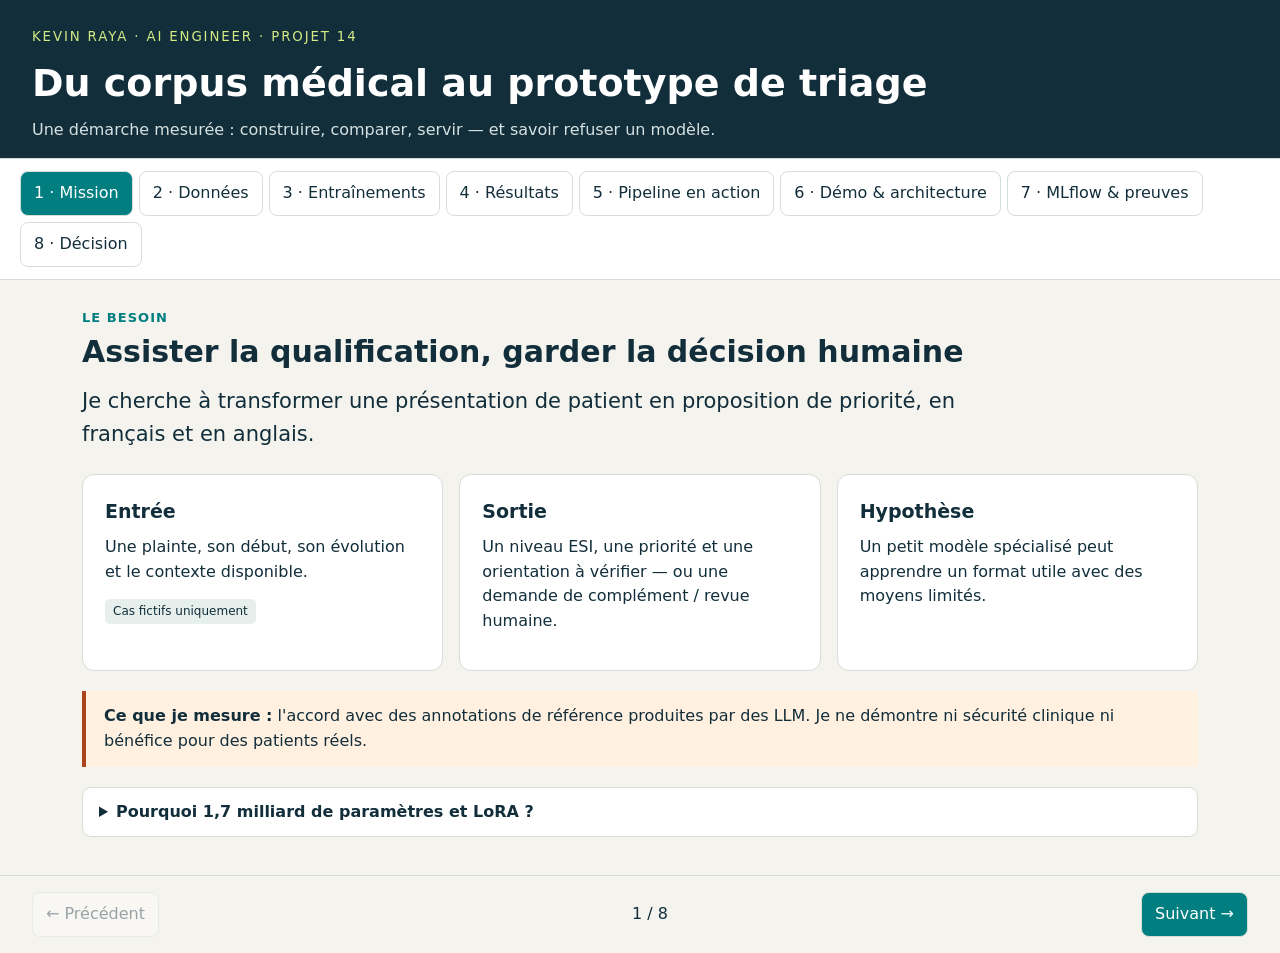
==== output/Page_explicative_projet.html @ aa70df4d "Simplifier le parcours des notebooks et actualiser la remise V2" ====
<!doctype html>
<html lang="fr"><head><meta charset="utf-8"><meta name="viewport" content="width=device-width, initial-scale=1"><title>OCR14 · Du corpus au triage</title>
<style>
:root{--ink:#122e3b;--muted:#566873;--paper:#f4f3ee;--card:#fff;--teal:#007e80;--lime:#d4eb84;--line:#d5deda;--orange:#ab431c}*{box-sizing:border-box}body{margin:0;background:var(--paper);color:var(--ink);font:16px/1.55 system-ui,sans-serif}header{padding:24px 32px 16px;border-bottom:1px solid var(--line);background:var(--ink);color:white}header small{letter-spacing:.14em;text-transform:uppercase;color:var(--lime)}h1{font-size:clamp(24px,3vw,38px);margin:5px 0}header p{margin:0;color:#d5e1e1}nav{display:flex;gap:6px;padding:12px 20px;flex-wrap:wrap;background:#fff;border-bottom:1px solid var(--line)}button,select,a.link{font:inherit;border:1px solid var(--line);border-radius:8px;padding:9px 13px;background:white;color:var(--ink);cursor:pointer}button:hover,a.link:hover{border-color:var(--teal)}button[aria-current="step"],button.primary{background:var(--teal);color:#fff}button:disabled{opacity:.4;cursor:default}button:focus-visible,a:focus-visible,select:focus-visible{outline:3px solid #dcaa15;outline-offset:3px}main{max-width:1180px;margin:auto;padding:28px 32px}.panel[hidden]{display:none}h2{font-size:30px;line-height:1.2;margin:6px 0 15px}h3{font-size:19px;margin:0 0 8px}.eyebrow{color:var(--teal);font-weight:700;font-size:13px;letter-spacing:.08em;text-transform:uppercase}.lead{font-size:21px;max-width:900px;margin:8px 0 24px}.grid{display:grid;grid-template-columns:repeat(auto-fit,minmax(240px,1fr));gap:16px}.card{background:var(--card);border:1px solid var(--line);padding:22px;border-radius:12px}.number{font-size:35px;font-weight:750;display:block;color:var(--teal)}p{margin:8px 0 14px}a{color:var(--teal);text-underline-offset:3px}.note{border-left:4px solid var(--teal);background:#e6efeb;padding:13px 18px;margin:20px 0}.warn{border-color:var(--orange);background:#fff0df}.muted,small{color:var(--muted)}header small{color:var(--lime)}.flow{display:flex;gap:8px;align-items:stretch;flex-wrap:wrap;margin:20px 0}.node{background:white;border:2px solid var(--line);padding:16px;border-radius:10px;flex:1;min-width:140px;position:relative}.node:not(:last-child):after{content:'→';position:absolute;right:-14px;top:38%;color:var(--teal);font-weight:bold;z-index:1}.node.active{border-color:var(--teal);background:#e1f0ec;box-shadow:0 0 0 3px #007e8012}.node.active:before{content:'';width:9px;height:9px;border-radius:50%;background:var(--teal);position:absolute;top:7px;right:8px;animation:pulse 1s infinite}@keyframes pulse{50%{opacity:.25}}.controls{display:flex;align-items:center;gap:10px;flex-wrap:wrap;margin:14px 0}.tablewrap{overflow-x:auto}table{border-collapse:collapse;background:white;width:100%;font-size:14px}th,td{text-align:left;border-bottom:1px solid var(--line);padding:10px 12px}th{background:#e9efeb}td:not(:first-child){font-variant-numeric:tabular-nums}details{background:white;border:1px solid var(--line);border-radius:9px;padding:12px 16px;margin:10px 0}summary{cursor:pointer;font-weight:650}code{background:#e8ece9;border-radius:4px;padding:2px 5px;font-size:13px}pre{white-space:pre-wrap;overflow-wrap:anywhere;background:var(--ink);color:#e2f0eb;padding:16px;border-radius:10px;font-size:13px}footer{border-top:1px solid var(--line);padding:16px 32px;display:flex;justify-content:space-between;align-items:center;gap:15px}.chart{background:white;padding:18px;border:1px solid var(--line);border-radius:10px}.barrow{display:grid;grid-template-columns:minmax(170px,1fr) 2fr 60px;align-items:center;gap:12px;margin:13px 0}.track{background:#e7eeeb;height:17px;border-radius:4px}.bar{height:100%;background:var(--teal);border-radius:4px}.links{display:flex;flex-wrap:wrap;gap:9px;margin:15px 0}.link{text-decoration:none;display:inline-block}.tag{display:inline-block;padding:3px 8px;border-radius:5px;background:#e6efeb;font-size:12px}.timeline{border-left:3px solid var(--teal);padding-left:20px}.timeline p{margin-bottom:20px}.split{display:grid;grid-template-columns:1fr 1fr;gap:20px}svg{width:100%;height:auto}#step-description{min-height:155px}.print{margin-left:auto}@media(max-width:650px){main{padding:20px 16px}header{padding:20px 16px}.split{grid-template-columns:1fr}.barrow{grid-template-columns:130px 1fr 45px}h2{font-size:26px}.node{min-width:42%}footer{padding:14px}}@media(prefers-reduced-motion:reduce){*{animation:none!important}}@media print{nav,footer,.controls,.print{display:none}.panel[hidden]{display:block}.panel{break-before:page}header{background:white;color:var(--ink)}header p{color:var(--ink)}main{padding:0}.card,details{break-inside:avoid}details>*{display:block}body{font-size:11pt;background:white}}
</style></head><body>
<header><small>Kevin Raya · AI Engineer · Projet 14</small><h1>Du corpus médical au prototype de triage</h1><p>Une démarche mesurée : construire, comparer, servir — et savoir refuser un modèle.</p></header>
<nav aria-label="Fonctionnement du projet" id="navigation"></nav>
<main>
<section class="panel" data-title="1 · Mission">
<div class="eyebrow">Le besoin</div><h2>Assister la qualification, garder la décision humaine</h2>
<p class="lead">Je cherche à transformer une présentation de patient en proposition de priorité, en français et en anglais.</p>
<div class="grid"><article class="card"><h3>Entrée</h3><p>Une plainte, son début, son évolution et le contexte disponible.</p><span class="tag">Cas fictifs uniquement</span></article><article class="card"><h3>Sortie</h3><p>Un niveau ESI, une priorité et une orientation à vérifier — ou une demande de complément / revue humaine.</p></article><article class="card"><h3>Hypothèse</h3><p>Un petit modèle spécialisé peut apprendre un format utile avec des moyens limités.</p></article></div>
<div class="note warn"><strong>Ce que je mesure :</strong> l'accord avec des annotations de référence produites par des LLM. Je ne démontre ni sécurité clinique ni bénéfice pour des patients réels.</div>
<details><summary>Pourquoi 1,7 milliard de paramètres et LoRA ?</summary><p>Je pars de Qwen3-1.7B-Base, conformément au socle retenu pour le projet. LoRA ajoute environ 17,43 millions de paramètres entraînables (environ 1 %), avec le socle gelé. Je réduis le coût d'adaptation et peux comparer des adaptateurs distincts.</p></details>
</section>
<section class="panel" data-title="2 · Données" hidden>
<div class="eyebrow">De l'exploration au dataset</div><h2>Je sépare connaissance médicale et décision de triage</h2>
<div class="tablewrap"><table><thead><tr><th>Source observée</th><th>Format</th><th>Usage retenu après exploration</th><th>Licence constatée</th></tr></thead><tbody><tr><td>MediQAl · FR</td><td>Cas, QCM/QCU, réponses ouvertes</td><td>QA ; cas candidats au triage</td><td>CC BY 4.0</td></tr><tr><td>FrenchMedMCQA · FR</td><td>QCM courts</td><td>Exploration, exclu du corpus final</td><td>Non renseignée</td></tr><tr><td>MedQuAD · EN</td><td>Questions / réponses</td><td>QA générale</td><td>Non renseignée</td></tr><tr><td>UltraMedical-Preference · EN</td><td>Prompts + réponses préférée/rejetée</td><td>Cas de triage ; pilote DPO généraliste</td><td>MIT</td></tr></tbody></table></div>
<div class="flow"><div class="node"><strong>Explorer</strong><br>Champs, langue, longueur, doublons</div><div class="node"><strong>Qualifier</strong><br>Cas exploitable à l'accueil ?</div><div class="node"><strong>Annoter</strong><br>Codex + Claude + Mistral</div><div class="node"><strong>Retenir</strong><br>Accord de 2 sur 3 ; traduire</div><div class="node"><strong>Séparer</strong><br>Un même cas dans un seul split</div></div>
<div class="grid"><div class="card"><span class="number">4 974</span>Entrées finales après contrôle des fuites, pour une cible d'environ 5 000.</div><div class="card"><span class="number">2 622 / 2 352</span>QA / triage conservés dans les partitions finales v3.</div><div class="card"><span class="number">50 / 50</span>Français / anglais. Les traductions ne sont pas de nouveaux cas indépendants.</div></div>
<details><summary>Splits, consensus et droits d'utilisation</summary><p>QA : 2 098 train, 262 validation, 262 test. Triage : 1 888 train, 238 validation, 226 test. Avant le contrôle des fuites, le triage comprenait 2 378 entrées issues de 1 189 cas (700 MediQAl et 489 UltraMedical).</p><p>Je garde l'accord sur la qualification, l'ESI exact et la priorité. L'accord majoritaire produit des labels <em>silver</em>, pas une expertise médicale. Je garde les variantes bilingues d'un cas dans la même partition. Une licence non renseignée ne vaut pas autorisation de redistribution publique : les restrictions et les provenances restent documentées.</p></details>
</section>
<section class="panel" data-title="3 · Entraînements" hidden>
<div class="eyebrow">Hypothèses et essais</div><h2>Le bon compromis vient du mélange des tâches</h2>
<div class="timeline"><p><strong>1. Socle → QA → triage.</strong> J'adapte successivement les connaissances puis le classement. Le triage progresse, mais la QA s'effondre : oubli de la première tâche.</p><p><strong>2. Socle → SFT mixte.</strong> Je mélange QA et triage dès le début : trois époques, nouveau LoRA, checkpoint à chaque époque. Le QA revient et la macro-F1 de priorité progresse légèrement.</p><p><strong>3. Époque 3 → époque 10.</strong> Je reprends les poids avec un taux plus faible et un nouvel optimiseur/calendrier. Aucun checkpoint ne domine sur toutes les métriques ; prolonger n'est pas automatiquement améliorer.</p><p><strong>4. DPO généraliste, puis ciblé.</strong> J'apprends à préférer une réponse à une autre pour le même prompt. Les deux essais ne donnent pas le gain de triage recherché.</p></div>
<div class="grid"><div class="card"><h3>SFT</h3><p>Je maximise la probabilité des tokens de la réponse attendue. Seule la réponse assistant contribue à la loss.</p><code>prompt → réponse de référence</code></div><div class="card"><h3>DPO</h3><p>Je favorise la réponse choisie par rapport à la rejetée, relativement à un modèle de référence gelé. Une loss DPO plus basse ne garantit pas un meilleur triage.</p><code>prompt → chosen / rejected</code></div><div class="card"><h3>Configuration</h3><p>LoRA r=16, α=32 ; BF16 ; batch effectif 16. SFT mixte : 10⁻⁴, 20 pas de warmup, décroissance cosinus. Poursuite : 2×10⁻⁵.</p></div></div>
<details><summary>Pourquoi conserver le format, les poids et le tokenizer ?</summary><p>Le template sans réflexion, l'EOS natif et les tokens réellement supervisés ont été corrigés avant les comparaisons v3. Une sortie mal formatée peut donner un mauvais score sans mesurer uniquement la connaissance médicale. Je fige révision du socle, SHA de l'adaptateur, données et paramètres de génération.</p></details>
</section>
<section class="panel" data-title="4 · Résultats" hidden>
<div class="eyebrow">Comparer les capacités séparément</div><h2>Je choisis un compromis, pas la meilleure loss</h2>
<div class="controls"><label>Expérience <select id="group"><option value="choix">Successif et mixte</option><option value="mixte">SFT · époques 1 à 3</option><option value="poursuite">Poursuite · époques 4 à 10</option><option value="dpo_cible">DPO ciblé · comparaison contrôlée</option></select></label><label>Métrique <select id="metric"><option value="rappel_maximale">Rappel des urgences maximales ↑</option><option value="macro_f1_priorite">Macro-F1 priorité ↑</option><option value="accuracy_qcm">Accuracy QCM ↑</option><option value="f1_lexical">F1 lexical QA ↑</option><option value="taux_sur_triage">Taux de sur-triage ↓</option><option value="coherence_bilingue">Cohérence bilingue ↑</option></select></label></div>
<div class="chart" id="bars" aria-live="polite"></div><div class="tablewrap" id="scores"></div>
<p class="muted">Validation : 262 QA + 238 entrées de triage, dont 100 de priorité maximale. Les 238 entrées représentent 119 paires FR/EN. Les pourcentages ne sont pas des preuves de sécurité.</p>
<div class="note" id="interpretation"></div>
<details><summary>Définitions et limites des métriques</summary><p><strong>Rappel urgent :</strong> urgences maximales retrouvées / urgences maximales de référence. <strong>Macro-F1 :</strong> moyenne des F1 par priorité, sans laisser la classe majoritaire dominer. <strong>Sur-triage :</strong> ESI prédit plus urgent que la référence / ensemble des entrées. <strong>F1 lexical :</strong> recouvrement des mots avec la réponse attendue, pas vérification clinique.</p><p>La QA de validation associe 131 QCM français et 131 questions ouvertes anglaises : langue et type de tâche sont confondus. Je ne conclus pas à une supériorité linguistique. Le test historique a déjà été consulté ; les nouvelles variantes demandent une confirmation sur de nouveaux cas indépendants.</p></details>
</section>
<section class="panel" data-title="5 · Pipeline en action" hidden>
<div class="eyebrow">Du clic à la réponse</div><h2>Le script collecte ; le modèle propose ; le code contrôle</h2>
<div class="controls"><label>Parcours <select id="scenario"><option value="space">Space · questionnaire guidé</option><option value="api">API · cas complet vers vLLM</option><option value="auth">API · clé absente</option><option value="invalid">API · entrée invalide</option><option value="format">Modèle · sortie incohérente</option></select></label><button id="back-step">← Étape</button><button id="next-step" class="primary">Étape →</button><span id="step-counter"></span></div>
<div class="flow" id="pipeline"><div class="node">1 · Saisie</div><div class="node">2 · Validation / collecte</div><div class="node">3 · Inférence</div><div class="node">4 · Contrôle</div><div class="node">5 · Trace / affichage</div></div>
<div class="card" id="step-description" aria-live="polite"></div>
<p class="muted">Animation explicative : aucun appel au modèle et aucune consommation GPU.</p>
<div class="split"><details><summary>Combien de questions ?</summary><p>Le script demande plainte, début, évolution, contexte : quatre réponses. S'il détecte lexicalement douleur/pain dans la plainte, il ajoute le retentissement : cinq réponses. Ce détecteur ne comprend pas la négation. En mode « Cas complet », un seul envoi déclenche l'inférence. Aucun LangChain, LangGraph ou LLM ne décide de la question suivante.</p></details><details><summary>Les garde-fous sont-ils cliniques ?</summary><p>Non. Pydantic valide la structure ; le parseur exige un ESI, une priorité cohérente, une orientation et une fin de génération correcte. Une réponse bien formée peut rester médicalement fausse. La revue humaine reste nécessaire.</p></details></div>
</section>
<section class="panel" data-title="6 · Démo & architecture" hidden>
<div class="eyebrow">Architecture et vérifications</div><h2>Deux voies d'inférence, des responsabilités explicites</h2>
<div class="grid"><article class="card"><h3>Démo publique</h3><p>Gradio → fonctions Python → Transformers + PEFT sur ZeroGPU → parseur → trace téléchargeable.</p><p><strong>Modèle actuellement servi :</strong> SFT mixte époque 3, depuis le 10 novembre. Le SFT successif v3 l'a précédé ; le DPO ciblé n'est pas déployé.</p></article><article class="card"><h3>Voie API</h3><p>Client HTTP → FastAPI / Pydantic / Bearer → vLLM compatible OpenAI → contrôle → SQLite.</p><p>Vérifiée le 10 novembre en HTTPS public sur une L4 Colab avec le SFT mixte : médiane 1,23 s, huit requêtes simultanées en 1,54 s. Endpoint temporaire, relancé par le notebook 06.</p></article><article class="card"><h3>Livraison</h3><p>GitHub Actions : tests sans GPU → construction Docker → publication contrôlée du Space → vérification de démarrage.</p><p>Socle et adaptateur sont identifiés par révision et empreinte SHA-256.</p></article></div>
<div class="note"><strong>Utilisation :</strong> le formulaire accepte un cas fictif en français ou en anglais, collecte les champs manquants et affiche une proposition avec sa trace JSON. La fluidité de l’interface ne démontre pas la pertinence clinique.</div>
<div class="links"><a class="link" href="https://huggingface.co/spaces/rayakevin/ocr14-triage-fr-en/tree/main" target="_blank" rel="noopener">Code du Space ↗</a><a class="link" href="https://huggingface.co/docs/hub/spaces-zerogpu" target="_blank" rel="noopener">Comment fonctionne ZeroGPU ↗</a><a class="link" href="https://github.com/rayakevin/OCR_PROJET_14/actions" target="_blank" rel="noopener">CI/CD ↗</a><a class="link" href="https://docs.vllm.ai/en/latest/serving/openai_compatible_server/" target="_blank" rel="noopener">Documentation vLLM ↗</a></div>
<details><summary>La mesure de rapidité disponible</summary><p>Trois appels HTTP séquentiels sur A100 40 Go : environ 6,94 s, 0,38 s et 0,51 s ; médiane 0,514 s. Le premier appel inclut un effet de démarrage possible. Trois requêtes ne constituent ni test de charge ni garantie de latence en production.</p></details>
</section>
<section class="panel" data-title="7 · MLflow & preuves" hidden>
<div class="eyebrow">Reproductibilité</div><h2>Je relie une métrique à ses données et à ses poids</h2>
<div class="controls"><label>Courbe archivée <select id="curve"></select></label></div><div class="chart"><svg id="loss-chart" viewBox="0 0 900 250" role="img" aria-label="Courbe de loss enregistrée dans MLflow"></svg><p id="curve-info" class="muted"></p></div>
<p>Cette vue est un export statique des valeurs MLflow, sans prompts ni données individuelles. Pour explorer les runs réels sur un poste disposant des archives locales :</p><pre>.venv/bin/python scripts/ouvrir_mlflow.py --experience dpo-cible</pre>
<div class="links"><a class="link" href="https://huggingface.co/spaces/rayakevin/ocr14-triage-fr-en/resolve/main/output/pdf/rapport_technique_ocr14.pdf" target="_blank" rel="noopener">Rapport technique · PDF ↗</a><a class="link" href="https://huggingface.co/datasets/rayakevin/ocr14-medical-bilingue-v3" target="_blank" rel="noopener">Dataset versionné · privé ↗</a><a class="link" href="https://huggingface.co/rayakevin/ocr14-triage-lora-experiences" target="_blank" rel="noopener">Adaptateurs · privés ↗</a><a class="link" href="http://127.0.0.1:5000" target="_blank" rel="noopener">Ouvrir MLflow local ↗</a><a class="link" href="https://github.com/rayakevin/OCR_PROJET_14" target="_blank" rel="noopener">Dépôt du projet ↗</a></div><p class="muted">Le lien MLflow fonctionne sur le poste où la commande est lancée. Ce n'est pas un serveur public du Space.</p>
<details><summary>Ce que je conserve</summary><p>Partitions et empreintes, protocole et graine, versions du socle et de l'adaptateur, loss/paramètres MLflow, prédictions complètes et métriques recalculables. Les journaux d'API sont distincts du suivi d'entraînement. Les données et poids volumineux sont archivés hors Git.</p></details>
</section>
<section class="panel" data-title="8 · Décision" hidden>
<div class="eyebrow">Résultats et perspectives</div><h2>Une faisabilité technique ; une validation clinique à construire</h2>
<div class="grid"><article class="card"><h3>Ce que je retiens</h3><p>Je retiens et je déploie le SFT mixte époque 3, qui conserve QA et triage. Le SFT successif retrouvait davantage d'urgences sur validation (95 contre 91 sur 100) mais avait perdu la QA.</p></article><article class="card"><h3>Ce que je refuse</h3><p>Le DPO ciblé réduit le sur-triage mais dégrade le rappel urgent et la macro-F1. Je ne le promeus pas. Davantage d'époques n'a pas résolu ce compromis.</p></article><article class="card"><h3>Prochaine étape utile</h3><p>Un jeu indépendant relu par des soignants, une analyse par cas et par langue, puis un éventuel DPO mieux équilibré. Je mesurerais aussi la charge, la disponibilité et les risques d'usage.</p></article></div>
<div class="note warn"><strong>Avant tout usage réel :</strong> validation clinique, gouvernance des données, sécurité et intégration aux pratiques de soins. Je ne transforme pas le consensus de trois modèles en vérité médicale.</div>
<p class="lead">Ma conclusion : l'adaptation fonctionne, mais la sélection doit suivre les erreurs métier, pas seulement la courbe d'entraînement.</p>
<details><summary>Le résultat DPO en une phrase</summary><p>Sur la même validation, la référence retrouve 91 urgences maximales sur 100 ; après DPO, 87 puis 83. Les 355 paires d'entraînement contiennent 234 sur-triages, soit 66 %. Ce déséquilibre est une piste d'explication, sans preuve causale.</p></details>
</section>
</main><footer><button id="prev">← Précédent</button><span id="progress" aria-live="polite"></span><button id="next" class="primary">Suivant →</button></footer>
<script>
const DATA={
  "date": "2026-11-06",
  "split": "validation v3",
  "qa": 262,
  "triage": 238,
  "limite": "Références silver ; 119 paires de triage FR/EN corrélées. Aucun test clinique.",
  "lignes": [
    {
      "nom": "SFT successif v3",
      "groupe": "historique",
      "epoque": null,
      "scores": {
        "accuracy_qcm": 0.0382,
        "f1_lexical": 0.0359,
        "macro_f1_priorite": 0.7715,
        "rappel_maximale": 0.95,
        "accuracy_esi": 0.7311,
        "taux_sur_triage": 0.2185,
        "esi_analysable": 1.0,
        "coherence_bilingue": 0.7395
      },
      "sources": {
        "data/colab_archive/original/experiences/sft_dpo_v3_20261105/comparaison/sft_triage/qa_validation_metriques.json": "4b78d9088fe0aa195f4df12414a3fcb238bcd6a62b57990d4b5a0f2007dfc896",
        "data/colab_archive/original/experiences/sft_dpo_v3_20261105/comparaison/sft_triage/triage_validation_metriques.json": "fe8f6f07aa4f257d373aa972f355b08007507b8074fc0c64c2905c9036c43bcc"
      }
    },
    {
      "nom": "DPO généraliste",
      "groupe": "historique",
      "epoque": null,
      "scores": {
        "accuracy_qcm": 0.0382,
        "f1_lexical": 0.0363,
        "macro_f1_priorite": 0.7674,
        "rappel_maximale": 0.95,
        "accuracy_esi": 0.7269,
        "taux_sur_triage": 0.2269,
        "esi_analysable": 1.0,
        "coherence_bilingue": 0.7647
      },
      "sources": {
        "data/evaluation/colab_sft_dpo_v3/comparaison/dpo_pilote/qa_validation_metriques.json": "fe777cee79b41e7c033470bb44031b27a0afd12af709ed756a3e0f870b4ee6c1",
        "data/evaluation/colab_sft_dpo_v3/comparaison/dpo_pilote/triage_validation_metriques.json": "051868e180b2276b4e00a18f286390062b0f918d3f797d2882294ef9f12011d5"
      }
    },
    {
      "nom": "Mixte · époque 1",
      "groupe": "mixte",
      "epoque": 1,
      "scores": {
        "accuracy_qcm": 0.5344,
        "f1_lexical": 0.3364,
        "macro_f1_priorite": 0.668,
        "rappel_maximale": 0.76,
        "accuracy_esi": 0.5756,
        "taux_sur_triage": 0.2269,
        "esi_analysable": 1.0,
        "coherence_bilingue": 0.7479
      },
      "sources": {
        "data/colab_archive/sft_mixte_20261106_091447/validation/checkpoint-250/qa_validation_metriques.json": "ab768dec11165f45189f5dc806e6b6b2188d0ce701d3ff8e24a7702397018641",
        "data/colab_archive/sft_mixte_20261106_091447/validation/checkpoint-250/triage_validation_metriques.json": "af7998791894aac84d075751397a67bcf02773c5872b35028f02da67709b66bc"
      }
    },
    {
      "nom": "Mixte · époque 2",
      "groupe": "mixte",
      "epoque": 2,
      "scores": {
        "accuracy_qcm": 0.5802,
        "f1_lexical": 0.3571,
        "macro_f1_priorite": 0.772,
        "rappel_maximale": 0.85,
        "accuracy_esi": 0.7185,
        "taux_sur_triage": 0.1597,
        "esi_analysable": 1.0,
        "coherence_bilingue": 0.7395
      },
      "sources": {
        "data/colab_archive/sft_mixte_20261106_091447/validation/checkpoint-500/qa_validation_metriques.json": "474364325fe136ad070da3ff330a95c674d6459a0a2c4f699843df28740ceada",
        "data/colab_archive/sft_mixte_20261106_091447/validation/checkpoint-500/triage_validation_metriques.json": "52cf1df0f2a2e15176ba4fe72fe3698664354964728b1bebdbfaec4de9b4d3f9"
      }
    },
    {
      "nom": "Mixte · époque 3",
      "groupe": "mixte",
      "epoque": 3,
      "scores": {
        "accuracy_qcm": 0.5725,
        "f1_lexical": 0.4341,
        "macro_f1_priorite": 0.7874,
        "rappel_maximale": 0.91,
        "accuracy_esi": 0.7521,
        "taux_sur_triage": 0.1807,
        "esi_analysable": 1.0,
        "coherence_bilingue": 0.7899
      },
      "sources": {
        "data/colab_archive/sft_mixte_20261106_091447/validation/checkpoint-750/qa_validation_metriques.json": "73276ed4a3505f940ec1740ed711ff0b06d110ed58c8ccc6c0588b90eab1f326",
        "data/colab_archive/sft_mixte_20261106_091447/validation/checkpoint-750/triage_validation_metriques.json": "70787ff1585d908eee71240b77cb913ee13e3ff13f82a0fdbe04293d74d65d87"
      }
    },
    {
      "nom": "Poursuite · époque 4",
      "groupe": "poursuite",
      "epoque": 4,
      "scores": {
        "accuracy_qcm": 0.5496,
        "f1_lexical": 0.4366,
        "macro_f1_priorite": 0.7792,
        "rappel_maximale": 0.82,
        "accuracy_esi": 0.7311,
        "taux_sur_triage": 0.1723,
        "esi_analysable": 1.0,
        "coherence_bilingue": 0.7899
      },
      "sources": {
        "data/colab_archive/poursuite_mixte_20261106_095443/validation/checkpoint-250/qa_validation_metriques.json": "11b800790d5ec54189d427ead48650e562d1a0fad408b435cc547fb066bd6a0f",
        "data/colab_archive/poursuite_mixte_20261106_095443/validation/checkpoint-250/triage_validation_metriques.json": "da52d005049b200a4f65a18fdff9810e0c1980179a1fa33c2d8a6f24e4820f26"
      }
    },
    {
      "nom": "Poursuite · époque 5",
      "groupe": "poursuite",
      "epoque": 5,
      "scores": {
        "accuracy_qcm": 0.5649,
        "f1_lexical": 0.4354,
        "macro_f1_priorite": 0.805,
        "rappel_maximale": 0.86,
        "accuracy_esi": 0.7437,
        "taux_sur_triage": 0.1429,
        "esi_analysable": 1.0,
        "coherence_bilingue": 0.6975
      },
      "sources": {
        "data/colab_archive/poursuite_mixte_20261106_095443/validation/checkpoint-500/qa_validation_metriques.json": "ff7fb194e666b2f4e1144c94b30a7b9e289bab567f7a3a0ed30e8ca7b96b257b",
        "data/colab_archive/poursuite_mixte_20261106_095443/validation/checkpoint-500/triage_validation_metriques.json": "f6f46f7e2325804721052ff41eb701a7c884f71743efae18f27bc3bddf34ae70"
      }
    },
    {
      "nom": "Poursuite · époque 6",
      "groupe": "poursuite",
      "epoque": 6,
      "scores": {
        "accuracy_qcm": 0.5573,
        "f1_lexical": 0.4626,
        "macro_f1_priorite": 0.7711,
        "rappel_maximale": 0.92,
        "accuracy_esi": 0.7269,
        "taux_sur_triage": 0.1975,
        "esi_analysable": 1.0,
        "coherence_bilingue": 0.7647
      },
      "sources": {
        "data/colab_archive/poursuite_mixte_20261106_095443/validation/checkpoint-750/qa_validation_metriques.json": "5b354f07021c950dca1fd2bd7b031690eba131ee436786cd4fea7797eaafa9ef",
        "data/colab_archive/poursuite_mixte_20261106_095443/validation/checkpoint-750/triage_validation_metriques.json": "2360be1fdf41776f2ccc0891c2a289591f70f37b4f9eae9e7f6dbbb667a2438f"
      }
    },
    {
      "nom": "Poursuite · époque 7",
      "groupe": "poursuite",
      "epoque": 7,
      "scores": {
        "accuracy_qcm": 0.5496,
        "f1_lexical": 0.4686,
        "macro_f1_priorite": 0.7824,
        "rappel_maximale": 0.9,
        "accuracy_esi": 0.7395,
        "taux_sur_triage": 0.1807,
        "esi_analysable": 1.0,
        "coherence_bilingue": 0.7143
      },
      "sources": {
        "data/colab_archive/poursuite_mixte_20261106_095443/validation/checkpoint-1000/qa_validation_metriques.json": "4d490945a9c4276e6df18e7cb8d604b81f04ba490b6e8838e3168457c0705d0b",
        "data/colab_archive/poursuite_mixte_20261106_095443/validation/checkpoint-1000/triage_validation_metriques.json": "de662756ded68d76ab7ad103e1b3ec07da6f310deb5bdea5c29d40756448ddc6"
      }
    },
    {
      "nom": "Poursuite · époque 8",
      "groupe": "poursuite",
      "epoque": 8,
      "scores": {
        "accuracy_qcm": 0.5267,
        "f1_lexical": 0.4992,
        "macro_f1_priorite": 0.7689,
        "rappel_maximale": 0.9,
        "accuracy_esi": 0.7143,
        "taux_sur_triage": 0.1975,
        "esi_analysable": 1.0,
        "coherence_bilingue": 0.7143
      },
      "sources": {
        "data/colab_archive/poursuite_mixte_20261106_095443/validation/checkpoint-1250/qa_validation_metriques.json": "d3228bba15fce2330a3c2890dc39e6f523fd763fd8caeafe519c46fc4e174809",
        "data/colab_archive/poursuite_mixte_20261106_095443/validation/checkpoint-1250/triage_validation_metriques.json": "e8116e74329d64aff9c461925efc0f976eee3f05f6fc60f155df91940f204558"
      }
    },
    {
      "nom": "Poursuite · époque 9",
      "groupe": "poursuite",
      "epoque": 9,
      "scores": {
        "accuracy_qcm": 0.5344,
        "f1_lexical": 0.4743,
        "macro_f1_priorite": 0.774,
        "rappel_maximale": 0.89,
        "accuracy_esi": 0.7227,
        "taux_sur_triage": 0.1849,
        "esi_analysable": 1.0,
        "coherence_bilingue": 0.7563
      },
      "sources": {
        "data/colab_archive/poursuite_mixte_20261106_095443/validation/checkpoint-1500/qa_validation_metriques.json": "39338e527d5e094199f35e58ff344b9d46bd5d30544671feb3fd666795d91e18",
        "data/colab_archive/poursuite_mixte_20261106_095443/validation/checkpoint-1500/triage_validation_metriques.json": "5aeaaac20343162c49da2a42a5193b0a1f712e3cdae5d952cd6b3e8a7cbb282b"
      }
    },
    {
      "nom": "Poursuite · époque 10",
      "groupe": "poursuite",
      "epoque": 10,
      "scores": {
        "accuracy_qcm": 0.5344,
        "f1_lexical": 0.4798,
        "macro_f1_priorite": 0.774,
        "rappel_maximale": 0.89,
        "accuracy_esi": 0.7185,
        "taux_sur_triage": 0.1849,
        "esi_analysable": 1.0,
        "coherence_bilingue": 0.7143
      },
      "sources": {
        "data/colab_archive/poursuite_mixte_20261106_095443/validation/checkpoint-1750/qa_validation_metriques.json": "7774705c756870dd8428d135c4f3fd20479caf0da03fd954b3ef04bb8a185186",
        "data/colab_archive/poursuite_mixte_20261106_095443/validation/checkpoint-1750/triage_validation_metriques.json": "c928661b4a417d21d37048720468ab58122ab3a1d832c9db374641cafca92b4d"
      }
    },
    {
      "nom": "Référence mixte réévaluée",
      "groupe": "dpo_cible",
      "epoque": null,
      "scores": {
        "accuracy_qcm": 0.5649,
        "f1_lexical": 0.4322,
        "macro_f1_priorite": 0.7875,
        "rappel_maximale": 0.91,
        "accuracy_esi": 0.7479,
        "taux_sur_triage": 0.1849,
        "esi_analysable": 1.0,
        "coherence_bilingue": 0.7815
      },
      "sources": {
        "data/colab_archive/dpo_triage_cible_20261106_132004/validation/sft_mixte_epoque3/qa_validation_metriques.json": "2303792449f4be3837a2a0b458b496ad6ec977185d4d3e765a219de039afca59",
        "data/colab_archive/dpo_triage_cible_20261106_132004/validation/sft_mixte_epoque3/triage_validation_metriques.json": "1e2c7280d8edc768b7ddadc1a85808bbc7cf008aaaed8bb8754c258e0f40dde5"
      }
    },
    {
      "nom": "DPO ciblé · 16 pas",
      "groupe": "dpo_cible",
      "epoque": null,
      "scores": {
        "accuracy_qcm": 0.6031,
        "f1_lexical": 0.4371,
        "macro_f1_priorite": 0.7457,
        "rappel_maximale": 0.87,
        "accuracy_esi": 0.7101,
        "taux_sur_triage": 0.1471,
        "esi_analysable": 1.0,
        "coherence_bilingue": 0.7479
      },
      "sources": {
        "data/colab_archive/dpo_triage_cible_20261106_132004/validation/dpo_pas_16/qa_validation_metriques.json": "92349307368c180f6d31bea4eb8acc7a30601b61be87614b5e35f5691115136e",
        "data/colab_archive/dpo_triage_cible_20261106_132004/validation/dpo_pas_16/triage_validation_metriques.json": "5c24b360c6fdee3fd27b063f581100d61061992ff89e71ddaee5c3cf703ccc22"
      }
    },
    {
      "nom": "DPO ciblé · 32 pas",
      "groupe": "dpo_cible",
      "epoque": null,
      "scores": {
        "accuracy_qcm": 0.5878,
        "f1_lexical": 0.4333,
        "macro_f1_priorite": 0.7373,
        "rappel_maximale": 0.83,
        "accuracy_esi": 0.6975,
        "taux_sur_triage": 0.1218,
        "esi_analysable": 1.0,
        "coherence_bilingue": 0.7143
      },
      "sources": {
        "data/colab_archive/dpo_triage_cible_20261106_132004/validation/dpo_pas_32/qa_validation_metriques.json": "8072dbd1ecebdaa9a110c18340df8a57163b417a0549a240eb55e5c465d2556e",
        "data/colab_archive/dpo_triage_cible_20261106_132004/validation/dpo_pas_32/triage_validation_metriques.json": "e8114dd4e8a1a71afc97178f71fc46630b1427ccbedce544e5849a0eace5e224"
      }
    }
  ],
  "courbes_mlflow": [
    {
      "experience": "sft_mixte_20261106_091447",
      "run_id": "e81754a47cfd462289cddcec4155e6a5",
      "metrique": "eval_loss",
      "points": [
        [
          250,
          0.5595143437385559
        ],
        [
          500,
          0.5262706279754639
        ],
        [
          750,
          0.5264570116996765
        ],
        [
          750,
          0.5262706279754639
        ]
      ]
    },
    {
      "experience": "sft_mixte_20261106_091447",
      "run_id": "e81754a47cfd462289cddcec4155e6a5",
      "metrique": "loss",
      "points": [
        [
          1,
          2.1368887424468994
        ],
        [
          5,
          2.129502534866333
        ],
        [
          10,
          1.933575439453125
        ],
        [
          15,
          1.7090791702270507
        ],
        [
          20,
          1.6087375640869142
        ],
        [
          25,
          1.5154125213623046
        ],
        [
          30,
          1.280817985534668
        ],
        [
          35,
          1.3277103424072265
        ],
        [
          40,
          1.0691402435302735
        ],
        [
          45,
          0.8417745590209961
        ],
        [
          50,
          0.976812744140625
        ],
        [
          55,
          1.000045394897461
        ],
        [
          60,
          1.0949151992797852
        ],
        [
          65,
          0.8487344741821289
        ],
        [
          70,
          0.6921561241149903
        ],
        [
          75,
          0.6680967807769775
        ],
        [
          80,
          0.8239177703857422
        ],
        [
          85,
          0.8183954238891602
        ],
        [
          90,
          0.9360554695129395
        ],
        [
          95,
          0.8034050941467286
        ],
        [
          100,
          0.7189935684204102
        ],
        [
          105,
          0.6957736015319824
        ],
        [
          110,
          0.5827836036682129
        ],
        [
          115,
          0.9448958396911621
        ],
        [
          120,
          0.560929536819458
        ],
        [
          125,
          0.41464929580688475
        ],
        [
          130,
          0.632618522644043
        ],
        [
          135,
          0.8842340469360351
        ],
        [
          140,
          0.6234128475189209
        ],
        [
          145,
          0.5520243167877197
        ],
        [
          150,
          0.7862500190734864
        ],
        [
          155,
          0.6185649871826172
        ],
        [
          160,
          1.0060792922973634
        ],
        [
          165,
          0.5460010528564453
        ],
        [
          170,
          0.6340199947357178
        ],
        [
          175,
          0.5786669254302979
        ],
        [
          180,
          0.8399602890014648
        ],
        [
          185,
          0.630853271484375
        ],
        [
          190,
          0.688239049911499
        ],
        [
          195,
          0.7983150959014893
        ],
        [
          200,
          0.6948476314544678
        ],
        [
          205,
          0.63145751953125
        ],
        [
          210,
          0.846977424621582
        ],
        [
          215,
          0.5353678226470947
        ],
        [
          220,
          0.6957867622375489
        ],
        [
          225,
          0.5893458843231201
        ],
        [
          230,
          0.7254924297332763
        ],
        [
          235,
          0.7123157024383545
        ],
        [
          240,
          0.8590565681457519
        ],
        [
          245,
          0.5411839008331298
        ],
        [
          250,
          0.5655731201171875
        ],
        [
          255,
          0.758744192123413
        ],
        [
          260,
          0.671512508392334
        ],
        [
          265,
          0.6746458530426025
        ],
        [
          270,
          0.7334891319274902
        ],
        [
          275,
          0.49923181533813477
        ],
        [
          280,
          0.4936936378479004
        ],
        [
          285,
          0.5919211387634278
        ],
        [
          290,
          0.6064198970794678
        ],
        [
          295,
          0.7274270057678223
        ],
        [
          300,
          0.6734302520751954
        ],
        [
          305,
          0.7374556064605713
        ],
        [
          310,
          0.6621199131011963
        ],
        [
          315,
          0.6177280902862549
        ],
        [
          320,
          0.7950710773468017
        ],
        [
          325,
          0.5395651817321777
        ],
        [
          330,
          0.6069627285003663
        ],
        [
          335,
          0.5946820735931396
        ],
        [
          340,
          0.5374435424804688
        ],
        [
          345,
          0.7255588054656983
        ],
        [
          350,
          0.554053544998169
        ],
        [
          355,
          0.5412592411041259
        ],
        [
          360,
          0.4567867755889893
        ],
        [
          365,
          0.505871057510376
        ],
        [
          370,
          0.6878839492797851
        ],
        [
          375,
          0.5630353927612305
        ],
        [
          380,
          0.657445240020752
        ],
        [
          385,
          0.7695756912231445
        ],
        [
          390,
          0.47637109756469725
        ],
        [
          395,
          0.7804736137390137
        ],
        [
          400,
          0.7124756813049317
        ],
        [
          405,
          0.7922873497009277
        ],
        [
          410,
          0.6518198013305664
        ],
        [
          415,
          0.6834071159362793
        ],
        [
          420,
          0.6352605819702148
        ],
        [
          425,
          0.6830214023590088
        ],
        [
          430,
          0.49347634315490724
        ],
        [
          435,
          0.7366420745849609
        ],
        [
          440,
          0.5790723323822021
        ],
        [
          445,
          0.638253116607666
        ],
        [
          450,
          0.4969947814941406
        ],
        [
          455,
          0.6574964046478271
        ],
        [
          460,
          0.3955981254577637
        ],
        [
          465,
          0.5722282409667969
        ],
        [
          470,
          0.5323173046112061
        ],
        [
          475,
          0.6623601913452148
        ],
        [
          480,
          0.5414276599884034
        ],
        [
          485,
          0.63142991065979
        ],
        [
          490,
          0.6543959617614746
        ],
        [
          495,
          0.5267328262329102
        ],
        [
          500,
          0.6983098030090332
        ],
        [
          505,
          0.47550487518310547
        ],
        [
          510,
          0.44309296607971194
        ],
        [
          515,
          0.5992885589599609
        ],
        [
          520,
          0.6424988269805908
        ],
        [
          525,
          0.6568577766418457
        ],
        [
          530,
          0.7751109600067139
        ],
        [
          535,
          0.629831075668335
        ],
        [
          540,
          0.6338953971862793
        ],
        [
          545,
          0.5690850734710693
        ],
        [
          550,
          0.470949125289917
        ],
        [
          555,
          0.5105587005615234
        ],
        [
          560,
          0.5094832420349121
        ],
        [
          565,
          0.6706315517425537
        ],
        [
          570,
          0.5666890621185303
        ],
        [
          575,
          0.37744319438934326
        ],
        [
          580,
          0.3883295774459839
        ],
        [
          585,
          0.5595076084136963
        ],
        [
          590,
          0.7871508121490478
        ],
        [
          595,
          0.6326874256134033
        ],
        [
          600,
          0.5324581146240235
        ],
        [
          605,
          0.5934464454650878
        ],
        [
          610,
          0.7393184185028077
        ],
        [
          615,
          0.5483026504516602
        ],
        [
          620,
          0.70632004737854
        ],
        [
          625,
          0.5122522830963134
        ],
        [
          630,
          0.5083144187927247
        ],
        [
          635,
          0.47110300064086913
        ],
        [
          640,
          0.4538881778717041
        ],
        [
          645,
          0.5752167701721191
        ],
        [
          650,
          0.7175622463226319
        ],
        [
          655,
          0.41974501609802245
        ],
        [
          660,
          0.5602584838867187
        ],
        [
          665,
          0.5140316486358643
        ],
        [
          670,
          0.5424694538116455
        ],
        [
          675,
          0.5553816318511963
        ],
        [
          680,
          0.509201192855835
        ],
        [
          685,
          0.6108001232147217
        ],
        [
          690,
          0.7433900833129883
        ],
        [
          695,
          0.6137519359588623
        ],
        [
          700,
          0.6133437633514405
        ],
        [
          705,
          0.5074838638305664
        ],
        [
          710,
          0.5112614154815673
        ],
        [
          715,
          0.7918154716491699
        ],
        [
          720,
          0.5527751445770264
        ],
        [
          725,
          0.6743543148040771
        ],
        [
          730,
          0.457549524307251
        ],
        [
          735,
          0.6739636421203613
        ],
        [
          740,
          0.4298392295837402
        ],
        [
          745,
          0.5561660289764404
        ],
        [
          750,
          0.6238482475280762
        ]
      ]
    },
    {
      "experience": "poursuite_mixte_20261106_095443",
      "run_id": "6be2664f195e4718a53092693a64b0a5",
      "metrique": "eval_loss",
      "points": [
        [
          250,
          0.47937506437301636
        ],
        [
          500,
          0.4799378514289856
        ],
        [
          750,
          0.4833373725414276
        ],
        [
          1000,
          0.49580180644989014
        ],
        [
          1250,
          0.5025448203086853
        ],
        [
          1500,
          0.510304868221283
        ],
        [
          1750,
          0.5115038156509399
        ],
        [
          1750,
          0.47937506437301636
        ]
      ]
    },
    {
      "experience": "poursuite_mixte_20261106_095443",
      "run_id": "6be2664f195e4718a53092693a64b0a5",
      "metrique": "loss",
      "points": [
        [
          1,
          0.5591893196105957
        ],
        [
          5,
          0.46261218190193176
        ],
        [
          10,
          0.6482912063598633
        ],
        [
          15,
          0.6855878829956055
        ],
        [
          20,
          0.800194263458252
        ],
        [
          25,
          0.5297414302825928
        ],
        [
          30,
          0.6061906814575195
        ],
        [
          35,
          0.6481561183929443
        ],
        [
          40,
          0.5604284763336181
        ],
        [
          45,
          0.5027697086334229
        ],
        [
          50,
          0.5812997341156005
        ],
        [
          55,
          0.664424467086792
        ],
        [
          60,
          0.78589768409729
        ],
        [
          65,
          0.5653642177581787
        ],
        [
          70,
          0.433077335357666
        ],
        [
          75,
          0.432111120223999
        ],
        [
          80,
          0.6246590137481689
        ],
        [
          85,
          0.5907481193542481
        ],
        [
          90,
          0.7314776420593262
        ],
        [
          95,
          0.6096840381622315
        ],
        [
          100,
          0.4689952850341797
        ],
        [
          105,
          0.5357223987579346
        ],
        [
          110,
          0.3973757028579712
        ],
        [
          115,
          0.7748311042785645
        ],
        [
          120,
          0.40125370025634766
        ],
        [
          125,
          0.2828365802764893
        ],
        [
          130,
          0.473215389251709
        ],
        [
          135,
          0.6910792827606201
        ],
        [
          140,
          0.4455560684204102
        ],
        [
          145,
          0.3689753532409668
        ],
        [
          150,
          0.6108423709869385
        ],
        [
          155,
          0.45098724365234377
        ],
        [
          160,
          0.8384555816650391
        ],
        [
          165,
          0.4045119285583496
        ],
        [
          170,
          0.4698195457458496
        ],
        [
          175,
          0.4296844005584717
        ],
        [
          180,
          0.6768795490264893
        ],
        [
          185,
          0.4876712799072266
        ],
        [
          190,
          0.5143272876739502
        ],
        [
          195,
          0.6426827907562256
        ],
        [
          200,
          0.5518767356872558
        ],
        [
          205,
          0.4185473442077637
        ],
        [
          210,
          0.7018315315246582
        ],
        [
          215,
          0.3944349527359009
        ],
        [
          220,
          0.5624537467956543
        ],
        [
          225,
          0.4507768630981445
        ],
        [
          230,
          0.6047433376312256
        ],
        [
          235,
          0.5713546276092529
        ],
        [
          240,
          0.710692310333252
        ],
        [
          245,
          0.3846891403198242
        ],
        [
          250,
          0.42991390228271487
        ],
        [
          255,
          0.6547093391418457
        ],
        [
          260,
          0.5535822868347168
        ],
        [
          265,
          0.5433403491973877
        ],
        [
          270,
          0.6287471771240234
        ],
        [
          275,
          0.4053491115570068
        ],
        [
          280,
          0.38437180519104003
        ],
        [
          285,
          0.47304401397705076
        ],
        [
          290,
          0.4876409530639648
        ],
        [
          295,
          0.6123164176940918
        ],
        [
          300,
          0.5678233146667481
        ],
        [
          305,
          0.6184975624084472
        ],
        [
          310,
          0.5409475326538086
        ],
        [
          315,
          0.5107431411743164
        ],
        [
          320,
          0.7076780319213867
        ],
        [
          325,
          0.44250030517578126
        ],
        [
          330,
          0.5045818328857422
        ],
        [
          335,
          0.48465933799743655
        ],
        [
          340,
          0.42905449867248535
        ],
        [
          345,
          0.6231304168701172
        ],
        [
          350,
          0.44576501846313477
        ],
        [
          355,
          0.4550615310668945
        ],
        [
          360,
          0.3687287330627441
        ],
        [
          365,
          0.4039333343505859
        ],
        [
          370,
          0.5665307998657226
        ],
        [
          375,
          0.4637762069702148
        ],
        [
          380,
          0.5694258689880372
        ],
        [
          385,
          0.6760505676269531
        ],
        [
          390,
          0.40441112518310546
        ],
        [
          395,
          0.682265043258667
        ],
        [
          400,
          0.6115892887115478
        ],
        [
          405,
          0.7150393486022949
        ],
        [
          410,
          0.5524799346923828
        ],
        [
          415,
          0.5942917346954346
        ],
        [
          420,
          0.554579210281372
        ],
        [
          425,
          0.5897134304046631
        ],
        [
          430,
          0.4081212043762207
        ],
        [
          435,
          0.6530660629272461
        ],
        [
          440,
          0.4989769458770752
        ],
        [
          445,
          0.5605402946472168
        ],
        [
          450,
          0.4273120403289795
        ],
        [
          455,
          0.5778705596923828
        ],
        [
          460,
          0.35097360610961914
        ],
        [
          465,
          0.5016938209533691
        ],
        [
          470,
          0.4524382591247559
        ],
        [
          475,
          0.5888677597045898
        ],
        [
          480,
          0.47585349082946776
        ],
        [
          485,
          0.5465540885925293
        ],
        [
          490,
          0.5799982070922851
        ],
        [
          495,
          0.4707781791687012
        ],
        [
          500,
          0.6112777709960937
        ],
        [
          505,
          0.40151419639587405
        ],
        [
          510,
          0.38293492794036865
        ],
        [
          515,
          0.5245850086212158
        ],
        [
          520,
          0.5774242877960205
        ],
        [
          525,
          0.6006897449493408
        ],
        [
          530,
          0.7045729637145997
        ],
        [
          535,
          0.5447144508361816
        ],
        [
          540,
          0.5484844207763672
        ],
        [
          545,
          0.5092421531677246
        ],
        [
          550,
          0.4167039394378662
        ],
        [
          555,
          0.45721888542175293
        ],
        [
          560,
          0.45237011909484864
        ],
        [
          565,
          0.5991729736328125
        ],
        [
          570,
          0.5015458583831787
        ],
        [
          575,
          0.3195516347885132
        ],
        [
          580,
          0.32977824211120604
        ],
        [
          585,
          0.484922981262207
        ],
        [
          590,
          0.7272062301635742
        ],
        [
          595,
          0.5640772342681885
        ],
        [
          600,
          0.4747262954711914
        ],
        [
          605,
          0.539997148513794
        ],
        [
          610,
          0.6878128528594971
        ],
        [
          615,
          0.49410104751586914
        ],
        [
          620,
          0.6536530971527099
        ],
        [
          625,
          0.45204997062683105
        ],
        [
          630,
          0.4621886253356934
        ],
        [
          635,
          0.42032833099365235
        ],
        [
          640,
          0.4120297431945801
        ],
        [
          645,
          0.5229462623596192
        ],
        [
          650,
          0.6681928634643555
        ],
        [
          655,
          0.37164199352264404
        ],
        [
          660,
          0.510172176361084
        ],
        [
          665,
          0.46624174118041994
        ],
        [
          670,
          0.4997800350189209
        ],
        [
          675,
          0.5061685562133789
        ],
        [
          680,
          0.46343197822570803
        ],
        [
          685,
          0.5631096839904786
        ],
        [
          690,
          0.6954414367675781
        ],
        [
          695,
          0.5616745471954345
        ],
        [
          700,
          0.5739341259002686
        ],
        [
          705,
          0.4599900245666504
        ],
        [
          710,
          0.4658195495605469
        ],
        [
          715,
          0.7144606590270997
        ],
        [
          720,
          0.5059229373931885
        ],
        [
          725,
          0.6207149982452392
        ],
        [
          730,
          0.4152369022369385
        ],
        [
          735,
          0.6270921230316162
        ],
        [
          740,
          0.39043383598327636
        ],
        [
          745,
          0.5075494766235351
        ],
        [
          750,
          0.5745545387268066
        ],
        [
          755,
          0.4732463836669922
        ],
        [
          760,
          0.4607266426086426
        ],
        [
          765,
          0.6008430480957031
        ],
        [
          770,
          0.5583581447601318
        ],
        [
          775,
          0.4857293128967285
        ],
        [
          780,
          0.5367605686187744
        ],
        [
          785,
          0.40186395645141604
        ],
        [
          790,
          0.5825719833374023
        ],
        [
          795,
          0.6009691238403321
        ],
        [
          800,
          0.5904153823852539
        ],
        [
          805,
          0.528370475769043
        ],
        [
          810,
          0.31467936038970945
        ],
        [
          815,
          0.640499210357666
        ],
        [
          820,
          0.42471656799316404
        ],
        [
          825,
          0.40403246879577637
        ],
        [
          830,
          0.4506887912750244
        ],
        [
          835,
          0.4063554763793945
        ],
        [
          840,
          0.47168521881103515
        ],
        [
          845,
          0.45292105674743655
        ],
        [
          850,
          0.5240360260009765
        ],
        [
          855,
          0.3665473222732544
        ],
        [
          860,
          0.7135810375213623
        ],
        [
          865,
          0.5769761562347412
        ],
        [
          870,
          0.4250165939331055
        ],
        [
          875,
          0.4287564277648926
        ],
        [
          880,
          0.4843109607696533
        ],
        [
          885,
          0.3934070587158203
        ],
        [
          890,
          0.38608698844909667
        ],
        [
          895,
          0.4866804122924805
        ],
        [
          900,
          0.459991455078125
        ],
        [
          905,
          0.42607755661010743
        ],
        [
          910,
          0.5473012924194336
        ],
        [
          915,
          0.44144635200500487
        ],
        [
          920,
          0.5711182117462158
        ],
        [
          925,
          0.5091688156127929
        ],
        [
          930,
          0.5105604648590087
        ],
        [
          935,
          0.3753806114196777
        ],
        [
          940,
          0.5334495067596435
        ],
        [
          945,
          0.5961158752441407
        ],
        [
          950,
          0.4621263980865479
        ],
        [
          955,
          0.4664638042449951
        ],
        [
          960,
          0.4867996692657471
        ],
        [
          965,
          0.36771044731140134
        ],
        [
          970,
          0.5863173484802247
        ],
        [
          975,
          0.4494302749633789
        ],
        [
          980,
          0.37884936332702634
        ],
        [
          985,
          0.549091386795044
        ],
        [
          990,
          0.6586937427520752
        ],
        [
          995,
          0.4792150020599365
        ],
        [
          1000,
          0.2976855278015137
        ],
        [
          1005,
          0.4069432258605957
        ],
        [
          1010,
          0.5297730445861817
        ],
        [
          1015,
          0.3416354417800903
        ],
        [
          1020,
          0.5413535118103028
        ],
        [
          1025,
          0.5630657196044921
        ],
        [
          1030,
          0.4812965393066406
        ],
        [
          1035,
          0.450105094909668
        ],
        [
          1040,
          0.5701242923736572
        ],
        [
          1045,
          0.3319994926452637
        ],
        [
          1050,
          0.5286152839660645
        ],
        [
          1055,
          0.3535349369049072
        ],
        [
          1060,
          0.47519474029541015
        ],
        [
          1065,
          0.48071579933166503
        ],
        [
          1070,
          0.4068756103515625
        ],
        [
          1075,
          0.5801806926727295
        ],
        [
          1080,
          0.6619451522827149
        ],
        [
          1085,
          0.5852349758148193
        ],
        [
          1090,
          0.5858435153961181
        ],
        [
          1095,
          0.4358762264251709
        ],
        [
          1100,
          0.4245797634124756
        ],
        [
          1105,
          0.29358174800872805
        ],
        [
          1110,
          0.5613054275512696
        ],
        [
          1115,
          0.5521252632141114
        ],
        [
          1120,
          0.4921590328216553
        ],
        [
          1125,
          0.5880677700042725
        ],
        [
          1130,
          0.5087259769439697
        ],
        [
          1135,
          0.43680386543273925
        ],
        [
          1140,
          0.5958340167999268
        ],
        [
          1145,
          0.5562898635864257
        ],
        [
          1150,
          0.614644718170166
        ],
        [
          1155,
          0.5489187240600586
        ],
        [
          1160,
          0.53932204246521
        ],
        [
          1165,
          0.391834020614624
        ],
        [
          1170,
          0.5093831062316895
        ],
        [
          1175,
          0.4919844150543213
        ],
        [
          1180,
          0.5725549697875977
        ],
        [
          1185,
          0.45600166320800783
        ],
        [
          1190,
          0.4623140811920166
        ],
        [
          1195,
          0.5632122039794922
        ],
        [
          1200,
          0.4492387294769287
        ],
        [
          1205,
          0.44394917488098146
        ],
        [
          1210,
          0.3971371650695801
        ],
        [
          1215,
          0.452894401550293
        ],
        [
          1220,
          0.5103605270385743
        ],
        [
          1225,
          0.34990222454071046
        ],
        [
          1230,
          0.5278836250305176
        ],
        [
          1235,
          0.5307611942291259
        ],
        [
          1240,
          0.3907618045806885
        ],
        [
          1245,
          0.27828619480133054
        ],
        [
          1250,
          0.3638829469680786
        ],
        [
          1255,
          0.40521726608276365
        ],
        [
          1260,
          0.5579366207122802
        ],
        [
          1265,
          0.5987142562866211
        ],
        [
          1270,
          0.29440453052520754
        ],
        [
          1275,
          0.46507415771484373
        ],
        [
          1280,
          0.43759541511535643
        ],
        [
          1285,
          0.5036209106445313
        ],
        [
          1290,
          0.3367729663848877
        ],
        [
          1295,
          0.6383030891418457
        ],
        [
          1300,
          0.392443323135376
        ],
        [
          1305,
          0.5791948795318603
        ],
        [
          1310,
          0.49976048469543455
        ],
        [
          1315,
          0.3571338176727295
        ],
        [
          1320,
          0.3098353147506714
        ],
        [
          1325,
          0.3133658170700073
        ],
        [
          1330,
          0.5602763175964356
        ],
        [
          1335,
          0.40921816825866697
        ],
        [
          1340,
          0.6260068893432618
        ],
        [
          1345,
          0.48217406272888186
        ],
        [
          1350,
          0.5563732147216797
        ],
        [
          1355,
          0.4410416603088379
        ],
        [
          1360,
          0.5354398250579834
        ],
        [
          1365,
          0.48881053924560547
        ],
        [
          1370,
          0.49713897705078125
        ],
        [
          1375,
          0.41689338684082033
        ],
        [
          1380,
          0.48846235275268557
        ],
        [
          1385,
          0.5345709323883057
        ],
        [
          1390,
          0.35724477767944335
        ],
        [
          1395,
          0.43430604934692385
        ],
        [
          1400,
          0.40343523025512695
        ],
        [
          1405,
          0.6320734024047852
        ],
        [
          1410,
          0.40380353927612306
        ],
        [
          1415,
          0.5467453479766846
        ],
        [
          1420,
          0.4095023155212402
        ],
        [
          1425,
          0.3740863561630249
        ],
        [
          1430,
          0.5286553859710693
        ],
        [
          1435,
          0.47427663803100584
        ],
        [
          1440,
          0.32062203884124757
        ],
        [
          1445,
          0.5215931415557862
        ],
        [
          1450,
          0.5987022876739502
        ],
        [
          1455,
          0.44915223121643066
        ],
        [
          1460,
          0.622642993927002
        ],
        [
          1465,
          0.45696277618408204
        ],
        [
          1470,
          0.39503960609436034
        ],
        [
          1475,
          0.5792191505432129
        ],
        [
          1480,
          0.38580851554870604
        ],
        [
          1485,
          0.6130735874176025
        ],
        [
          1490,
          0.6726343631744385
        ],
        [
          1495,
          0.4854581356048584
        ],
        [
          1500,
          0.6373466491699219
        ],
        [
          1505,
          0.4073436737060547
        ],
        [
          1510,
          0.5435008049011231
        ],
        [
          1515,
          0.47867474555969236
        ],
        [
          1520,
          0.551309871673584
        ],
        [
          1525,
          0.2795373201370239
        ],
        [
          1530,
          0.36884887218475343
        ],
        [
          1535,
          0.45034065246582033
        ],
        [
          1540,
          0.44568471908569335
        ],
        [
          1545,
          0.5535481929779053
        ],
        [
          1550,
          0.44118733406066896
        ],
        [
          1555,
          0.4900341510772705
        ],
        [
          1560,
          0.25799901485443116
        ],
        [
          1565,
          0.4854903697967529
        ],
        [
          1570,
          0.5393784046173096
        ],
        [
          1575,
          0.46895771026611327
        ],
        [
          1580,
          0.4191147804260254
        ],
        [
          1585,
          0.4938986301422119
        ],
        [
          1590,
          0.458939266204834
        ],
        [
          1595,
          0.666780662536621
        ],
        [
          1600,
          0.35604352951049806
        ],
        [
          1605,
          0.5920113563537598
        ],
        [
          1610,
          0.5219676971435547
        ],
        [
          1615,
          0.432145357131958
        ],
        [
          1620,
          0.5668623924255372
        ],
        [
          1625,
          0.3860563516616821
        ],
        [
          1630,
          0.4242111682891846
        ],
        [
          1635,
          0.5688434600830078
        ],
        [
          1640,
          0.4235218048095703
        ],
        [
          1645,
          0.5683547019958496
        ],
        [
          1650,
          0.5653594017028809
        ],
        [
          1655,
          0.560854721069336
        ],
        [
          1660,
          0.3130913496017456
        ],
        [
          1665,
          0.6038717269897461
        ],
        [
          1670,
          0.4055805683135986
        ],
        [
          1675,
          0.34053080081939696
        ],
        [
          1680,
          0.4771883010864258
        ],
        [
          1685,
          0.6145187854766846
        ],
        [
          1690,
          0.32711019515991213
        ],
        [
          1695,
          0.7888044357299805
        ],
        [
          1700,
          0.6031911373138428
        ],
        [
          1705,
          0.5600569248199463
        ],
        [
          1710,
          0.34711084365844724
        ],
        [
          1715,
          0.3525977849960327
        ],
        [
          1720,
          0.2565990686416626
        ],
        [
          1725,
          0.4544377326965332
        ],
        [
          1730,
          0.47514948844909666
        ],
        [
          1735,
          0.5507607936859131
        ],
        [
          1740,
          0.47069268226623534
        ],
        [
          1745,
          0.5952386379241943
        ],
        [
          1750,
          0.29404492378234864
        ]
      ]
    },
    {
      "experience": "dpo_triage_cible_20261106_132004",
      "run_id": "44fa0e000e984708ac353f052d270679",
      "metrique": "eval_loss",
      "points": [
        [
          0,
          0.6931471228599548
        ],
        [
          16,
          0.6582483053207397
        ],
        [
          32,
          0.6510204076766968
        ],
        [
          32,
          0.6510204076766968
        ]
      ]
    },
    {
      "experience": "dpo_triage_cible_20261106_132004",
      "run_id": "44fa0e000e984708ac353f052d270679",
      "metrique": "loss",
      "points": [
        [
          1,
          0.6931473016738892
        ],
        [
          4,
          0.6885249614715576
        ],
        [
          8,
          0.6802566647529602
        ],
        [
          12,
          0.6720632314682007
        ],
        [
          16,
          0.657992422580719
        ],
        [
          20,
          0.6511485576629639
        ],
        [
          24,
          0.6369484663009644
        ],
        [
          28,
          0.6376442313194275
        ],
        [
          32,
          0.6393628716468811
        ]
      ]
    }
  ]
}
;
const panels=[...document.querySelectorAll('.panel')];let page=0;
const nav=document.querySelector('#navigation');panels.forEach((p,i)=>{const b=document.createElement('button');b.textContent=p.dataset.title;b.onclick=()=>show(i);nav.append(b)});
function show(i){page=i;panels.forEach((p,j)=>p.hidden=j!==i);[...nav.children].forEach((b,j)=>b.setAttribute('aria-current',i===j?'step':'false'));document.querySelector('#prev').disabled=i===0;document.querySelector('#next').disabled=i===panels.length-1;document.querySelector('#progress').textContent=`${i+1} / ${panels.length}`;window.scrollTo({top:0,behavior:'instant'})}
document.querySelector('#prev').onclick=()=>show(Math.max(0,page-1));document.querySelector('#next').onclick=()=>show(Math.min(panels.length-1,page+1));show(0);
const pct=x=>(x*100).toFixed(1).replace('.',',')+' %';
function results(){const g=document.querySelector('#group').value,m=document.querySelector('#metric').value;let rows=DATA.lignes.filter(x=>g==='choix'?(x.groupe==='historique'||(x.groupe==='mixte'&&x.epoque===3)):x.groupe===g);document.querySelector('#bars').replaceChildren();for(const r of rows){let e=document.createElement('div');e.className='barrow';e.innerHTML=`<span>${r.nom}</span><div class="track"><div class="bar" style="width:${r.scores[m]*100}%"></div></div><strong>${pct(r.scores[m])}</strong>`;document.querySelector('#bars').append(e)}document.querySelector('#scores').innerHTML='<table><thead><tr><th>Modèle</th><th>QCM</th><th>F1 QA</th><th>Macro-F1</th><th>Rappel urgent</th><th>Sur-triage ↓</th></tr></thead><tbody>'+rows.map(r=>'<tr><td>'+r.nom+'</td>'+['accuracy_qcm','f1_lexical','macro_f1_priorite','rappel_maximale','taux_sur_triage'].map(k=>'<td>'+pct(r.scores[k])+'</td>').join('')+'</tr>').join('')+'</tbody></table>';document.querySelector('#interpretation').textContent=({choix:'Le mélange rétablit la QA ; le SFT successif garde un meilleur rappel urgent. Je compare plusieurs dimensions.',mixte:'Le troisième checkpoint offre le meilleur compromis parmi les trois passages initiaux.',poursuite:'Époque 5 : meilleure macro-F1 ; époque 6 : meilleur rappel de cette poursuite ; époque 8 : meilleur F1 lexical. Aucun gagnant universel.',dpo_cible:'DPO non retenu : rappel urgent 91 → 87 → 83 %. La référence a été réévaluée dans cette même session ; ses petits écarts avec le run initial ne sont pas un nouvel entraînement.'})[g]}
document.querySelector('#group').onchange=results;document.querySelector('#metric').onchange=results;results();
const scenarios={space:[[0,'Saisie fictive','Je choisis français ou anglais. La langue et les réponses restent dans un état de session Gradio isolé.'],[1,'Questionnaire déterministe','prochaine_question() choisit le premier champ manquant. Quatre réponses, ou cinq si douleur/pain est détecté. Aucun GPU à cette étape.'],[2,'Un appel modèle','Le prompt utilise le template SFT figé. ZeroGPU alloue le GPU pendant generate(). Transformers charge Qwen3 et le LoRA SFT mixte époque 3 ; génération gloutonne, 192 tokens maximum.'],[3,'Contrôle du contrat','interpreter() exige ESI 1 à 5, priorité cohérente, orientation et fin correcte. Sinon : revue humaine, sans niveau de priorité exploitable.'],[4,'Affichage et trace','Le résultat reste une proposition à valider. La trace JSON contient les événements, empreintes, latence et usage. Elle est téléchargeable et temporaire.']],api:[[0,'POST /v1/consultations','Le client transmet un JSON fictif et un Bearer token. La clé ne doit jamais figurer dans une URL ou dans les logs.'],[1,'FastAPI / Pydantic','Authentification puis validation du schéma et des longueurs. Si une information manque, l’API renvoie a_completer sans appeler vLLM.'],[2,'POST /v1/completions','Le backend envoie les IDs exacts du prompt au serveur vLLM, avec le modèle attendu, temperature=0 et l’EOS natif. vLLM sert le modèle ; il ne gère pas le questionnaire.'],[3,'Contrôle métier','La réponse brute est analysée ; une sortie incohérente ou tronquée impose une revue humaine. Une erreur d’inférence produit une indisponibilité, jamais une priorité inventée.'],[4,'Audit et réponse HTTP','L’interaction fictive et le résultat sont conservés dans SQLite. La réponse porte son identifiant, la provenance du modèle et la latence. Une panne de journalisation suspend la décision.']],auth:[[0,'Requête sans clé','Une requête arrive sur une route protégée.'],[1,'401 Unauthorized','L’authentification bloque la requête avant l’inférence. Aucun prompt n’est envoyé au modèle.']],invalid:[[0,'JSON non conforme','Un champ inconnu, un texte vide ou une longueur excessive est envoyé.'],[1,'422 Unprocessable Entity','Pydantic refuse la saisie. Le modèle n’est pas sollicité.']],format:[[2,'Réponse du modèle','Le texte généré ne respecte pas le contrat, ou atteint la limite de tokens.'],[3,'Revue humaine','Je n’extrais pas arbitrairement un chiffre du texte : aucune priorité n’est attribuée.'],[4,'Trace et affichage','Je conserve la réponse et le motif technique. Le parseur ne garantit pas la pertinence médicale des sorties acceptées.']]};let step=0;
function pipeline(){let rows=scenarios[document.querySelector('#scenario').value],s=rows[step];document.querySelectorAll('#pipeline .node').forEach((n,i)=>n.classList.toggle('active',i===s[0]));document.querySelector('#step-description').innerHTML='<h3>'+s[1]+'</h3><p>'+s[2]+'</p>';document.querySelector('#step-counter').textContent=`${step+1} / ${rows.length}`;document.querySelector('#back-step').disabled=step===0;document.querySelector('#next-step').disabled=step===rows.length-1}
document.querySelector('#scenario').onchange=()=>{step=0;pipeline()};document.querySelector('#back-step').onclick=()=>{step--;pipeline()};document.querySelector('#next-step').onclick=()=>{step++;pipeline()};pipeline();
const select=document.querySelector('#curve');DATA.courbes_mlflow.forEach((c,i)=>{let o=document.createElement('option');o.value=i;o.textContent=c.experience+' · '+c.metrique;select.append(o)});
function curve(){const c=DATA.courbes_mlflow[Number(select.value)];if(!c)return;const pts=c.points;let xmin=Math.min(...pts.map(x=>x[0])),xmax=Math.max(...pts.map(x=>x[0])),ymin=0,ymax=Math.max(...pts.map(x=>x[1]))*1.12;const x=v=>60+(v-xmin)/(xmax-xmin||1)*810,y=v=>210-v/ymax*180;document.querySelector('#loss-chart').innerHTML=`<path d="M60 20 V210 H870" fill="none" stroke="#9baaa6"/><text x="8" y="26" fill="#566873">${ymax.toFixed(2)}</text><text x="30" y="213">0</text><text x="60" y="240">pas ${xmin}</text><text x="795" y="240">${xmax}</text><polyline points="${pts.map(p=>x(p[0])+','+y(p[1])).join(' ')}" fill="none" stroke="#007e80" stroke-width="2.5"/>`;document.querySelector('#curve-info').textContent=`${pts.length} valeurs archivées · ${c.metrique} · run ${c.run_id}. Une loss plus basse n’est pas une mesure de sécurité clinique.`}select.onchange=curve;curve();
</script></body></html>
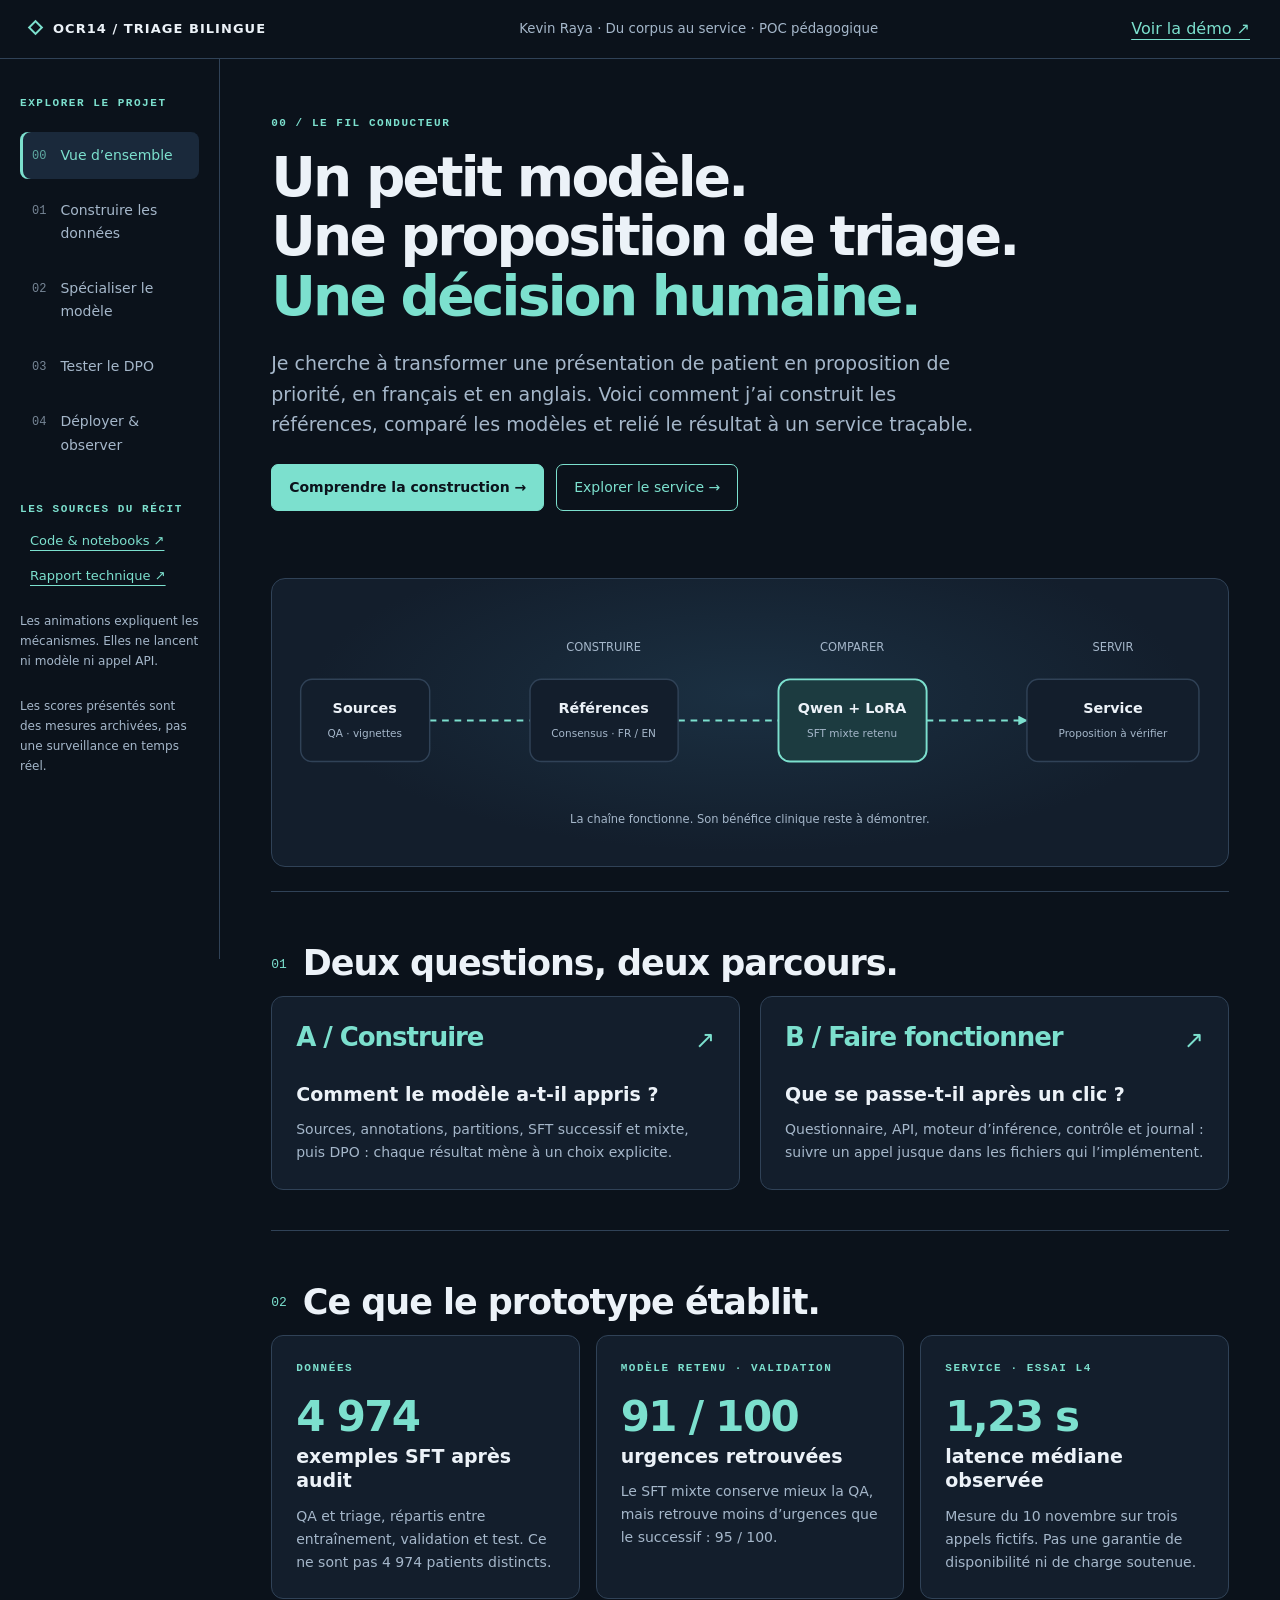
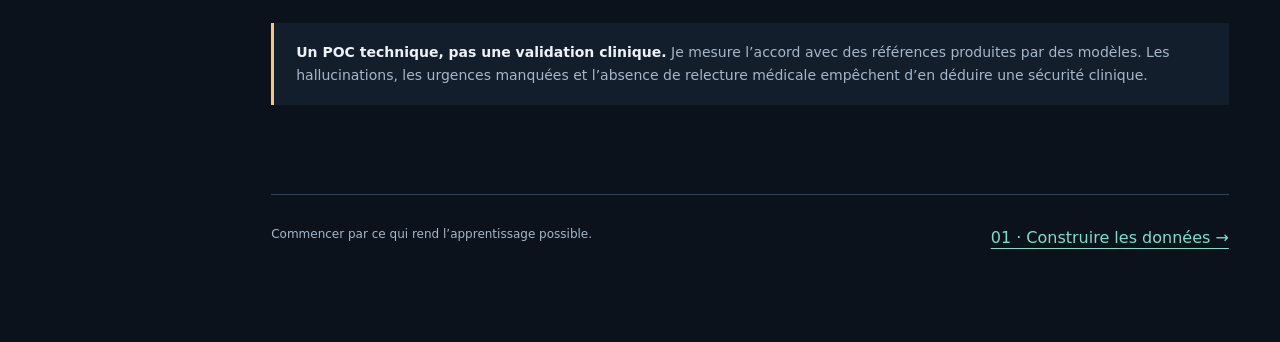
==== commit de9c5b74: "Actualiser la documentation, le rapport et les supports du projet" ====
--- a/output/Page_explicative_projet.html
+++ b/output/Page_explicative_projet.html
@@ -1,71 +1,49 @@
 <!doctype html>
-<html lang="fr"><head><meta charset="utf-8"><meta name="viewport" content="width=device-width, initial-scale=1"><title>OCR14 · Du corpus au triage</title>
-<style>
-:root{--ink:#122e3b;--muted:#566873;--paper:#f4f3ee;--card:#fff;--teal:#007e80;--lime:#d4eb84;--line:#d5deda;--orange:#ab431c}*{box-sizing:border-box}body{margin:0;background:var(--paper);color:var(--ink);font:16px/1.55 system-ui,sans-serif}header{padding:24px 32px 16px;border-bottom:1px solid var(--line);background:var(--ink);color:white}header small{letter-spacing:.14em;text-transform:uppercase;color:var(--lime)}h1{font-size:clamp(24px,3vw,38px);margin:5px 0}header p{margin:0;color:#d5e1e1}nav{display:flex;gap:6px;padding:12px 20px;flex-wrap:wrap;background:#fff;border-bottom:1px solid var(--line)}button,select,a.link{font:inherit;border:1px solid var(--line);border-radius:8px;padding:9px 13px;background:white;color:var(--ink);cursor:pointer}button:hover,a.link:hover{border-color:var(--teal)}button[aria-current="step"],button.primary{background:var(--teal);color:#fff}button:disabled{opacity:.4;cursor:default}button:focus-visible,a:focus-visible,select:focus-visible{outline:3px solid #dcaa15;outline-offset:3px}main{max-width:1180px;margin:auto;padding:28px 32px}.panel[hidden]{display:none}h2{font-size:30px;line-height:1.2;margin:6px 0 15px}h3{font-size:19px;margin:0 0 8px}.eyebrow{color:var(--teal);font-weight:700;font-size:13px;letter-spacing:.08em;text-transform:uppercase}.lead{font-size:21px;max-width:900px;margin:8px 0 24px}.grid{display:grid;grid-template-columns:repeat(auto-fit,minmax(240px,1fr));gap:16px}.card{background:var(--card);border:1px solid var(--line);padding:22px;border-radius:12px}.number{font-size:35px;font-weight:750;display:block;color:var(--teal)}p{margin:8px 0 14px}a{color:var(--teal);text-underline-offset:3px}.note{border-left:4px solid var(--teal);background:#e6efeb;padding:13px 18px;margin:20px 0}.warn{border-color:var(--orange);background:#fff0df}.muted,small{color:var(--muted)}header small{color:var(--lime)}.flow{display:flex;gap:8px;align-items:stretch;flex-wrap:wrap;margin:20px 0}.node{background:white;border:2px solid var(--line);padding:16px;border-radius:10px;flex:1;min-width:140px;position:relative}.node:not(:last-child):after{content:'→';position:absolute;right:-14px;top:38%;color:var(--teal);font-weight:bold;z-index:1}.node.active{border-color:var(--teal);background:#e1f0ec;box-shadow:0 0 0 3px #007e8012}.node.active:before{content:'';width:9px;height:9px;border-radius:50%;background:var(--teal);position:absolute;top:7px;right:8px;animation:pulse 1s infinite}@keyframes pulse{50%{opacity:.25}}.controls{display:flex;align-items:center;gap:10px;flex-wrap:wrap;margin:14px 0}.tablewrap{overflow-x:auto}table{border-collapse:collapse;background:white;width:100%;font-size:14px}th,td{text-align:left;border-bottom:1px solid var(--line);padding:10px 12px}th{background:#e9efeb}td:not(:first-child){font-variant-numeric:tabular-nums}details{background:white;border:1px solid var(--line);border-radius:9px;padding:12px 16px;margin:10px 0}summary{cursor:pointer;font-weight:650}code{background:#e8ece9;border-radius:4px;padding:2px 5px;font-size:13px}pre{white-space:pre-wrap;overflow-wrap:anywhere;background:var(--ink);color:#e2f0eb;padding:16px;border-radius:10px;font-size:13px}footer{border-top:1px solid var(--line);padding:16px 32px;display:flex;justify-content:space-between;align-items:center;gap:15px}.chart{background:white;padding:18px;border:1px solid var(--line);border-radius:10px}.barrow{display:grid;grid-template-columns:minmax(170px,1fr) 2fr 60px;align-items:center;gap:12px;margin:13px 0}.track{background:#e7eeeb;height:17px;border-radius:4px}.bar{height:100%;background:var(--teal);border-radius:4px}.links{display:flex;flex-wrap:wrap;gap:9px;margin:15px 0}.link{text-decoration:none;display:inline-block}.tag{display:inline-block;padding:3px 8px;border-radius:5px;background:#e6efeb;font-size:12px}.timeline{border-left:3px solid var(--teal);padding-left:20px}.timeline p{margin-bottom:20px}.split{display:grid;grid-template-columns:1fr 1fr;gap:20px}svg{width:100%;height:auto}#step-description{min-height:155px}.print{margin-left:auto}@media(max-width:650px){main{padding:20px 16px}header{padding:20px 16px}.split{grid-template-columns:1fr}.barrow{grid-template-columns:130px 1fr 45px}h2{font-size:26px}.node{min-width:42%}footer{padding:14px}}@media(prefers-reduced-motion:reduce){*{animation:none!important}}@media print{nav,footer,.controls,.print{display:none}.panel[hidden]{display:block}.panel{break-before:page}header{background:white;color:var(--ink)}header p{color:var(--ink)}main{padding:0}.card,details{break-inside:avoid}details>*{display:block}body{font-size:11pt;background:white}}
-</style></head><body>
-<header><small>Kevin Raya · AI Engineer · Projet 14</small><h1>Du corpus médical au prototype de triage</h1><p>Une démarche mesurée : construire, comparer, servir — et savoir refuser un modèle.</p></header>
-<nav aria-label="Fonctionnement du projet" id="navigation"></nav>
-<main>
-<section class="panel" data-title="1 · Mission">
-<div class="eyebrow">Le besoin</div><h2>Assister la qualification, garder la décision humaine</h2>
-<p class="lead">Je cherche à transformer une présentation de patient en proposition de priorité, en français et en anglais.</p>
-<div class="grid"><article class="card"><h3>Entrée</h3><p>Une plainte, son début, son évolution et le contexte disponible.</p><span class="tag">Cas fictifs uniquement</span></article><article class="card"><h3>Sortie</h3><p>Un niveau ESI, une priorité et une orientation à vérifier — ou une demande de complément / revue humaine.</p></article><article class="card"><h3>Hypothèse</h3><p>Un petit modèle spécialisé peut apprendre un format utile avec des moyens limités.</p></article></div>
-<div class="note warn"><strong>Ce que je mesure :</strong> l'accord avec des annotations de référence produites par des LLM. Je ne démontre ni sécurité clinique ni bénéfice pour des patients réels.</div>
-<details><summary>Pourquoi 1,7 milliard de paramètres et LoRA ?</summary><p>Je pars de Qwen3-1.7B-Base, conformément au socle retenu pour le projet. LoRA ajoute environ 17,43 millions de paramètres entraînables (environ 1 %), avec le socle gelé. Je réduis le coût d'adaptation et peux comparer des adaptateurs distincts.</p></details>
-</section>
-<section class="panel" data-title="2 · Données" hidden>
-<div class="eyebrow">De l'exploration au dataset</div><h2>Je sépare connaissance médicale et décision de triage</h2>
-<div class="tablewrap"><table><thead><tr><th>Source observée</th><th>Format</th><th>Usage retenu après exploration</th><th>Licence constatée</th></tr></thead><tbody><tr><td>MediQAl · FR</td><td>Cas, QCM/QCU, réponses ouvertes</td><td>QA ; cas candidats au triage</td><td>CC BY 4.0</td></tr><tr><td>FrenchMedMCQA · FR</td><td>QCM courts</td><td>Exploration, exclu du corpus final</td><td>Non renseignée</td></tr><tr><td>MedQuAD · EN</td><td>Questions / réponses</td><td>QA générale</td><td>Non renseignée</td></tr><tr><td>UltraMedical-Preference · EN</td><td>Prompts + réponses préférée/rejetée</td><td>Cas de triage ; pilote DPO généraliste</td><td>MIT</td></tr></tbody></table></div>
-<div class="flow"><div class="node"><strong>Explorer</strong><br>Champs, langue, longueur, doublons</div><div class="node"><strong>Qualifier</strong><br>Cas exploitable à l'accueil ?</div><div class="node"><strong>Annoter</strong><br>Codex + Claude + Mistral</div><div class="node"><strong>Retenir</strong><br>Accord de 2 sur 3 ; traduire</div><div class="node"><strong>Séparer</strong><br>Un même cas dans un seul split</div></div>
-<div class="grid"><div class="card"><span class="number">4 974</span>Entrées finales après contrôle des fuites, pour une cible d'environ 5 000.</div><div class="card"><span class="number">2 622 / 2 352</span>QA / triage conservés dans les partitions finales v3.</div><div class="card"><span class="number">50 / 50</span>Français / anglais. Les traductions ne sont pas de nouveaux cas indépendants.</div></div>
-<details><summary>Splits, consensus et droits d'utilisation</summary><p>QA : 2 098 train, 262 validation, 262 test. Triage : 1 888 train, 238 validation, 226 test. Avant le contrôle des fuites, le triage comprenait 2 378 entrées issues de 1 189 cas (700 MediQAl et 489 UltraMedical).</p><p>Je garde l'accord sur la qualification, l'ESI exact et la priorité. L'accord majoritaire produit des labels <em>silver</em>, pas une expertise médicale. Je garde les variantes bilingues d'un cas dans la même partition. Une licence non renseignée ne vaut pas autorisation de redistribution publique : les restrictions et les provenances restent documentées.</p></details>
-</section>
-<section class="panel" data-title="3 · Entraînements" hidden>
-<div class="eyebrow">Hypothèses et essais</div><h2>Le bon compromis vient du mélange des tâches</h2>
-<div class="timeline"><p><strong>1. Socle → QA → triage.</strong> J'adapte successivement les connaissances puis le classement. Le triage progresse, mais la QA s'effondre : oubli de la première tâche.</p><p><strong>2. Socle → SFT mixte.</strong> Je mélange QA et triage dès le début : trois époques, nouveau LoRA, checkpoint à chaque époque. Le QA revient et la macro-F1 de priorité progresse légèrement.</p><p><strong>3. Époque 3 → époque 10.</strong> Je reprends les poids avec un taux plus faible et un nouvel optimiseur/calendrier. Aucun checkpoint ne domine sur toutes les métriques ; prolonger n'est pas automatiquement améliorer.</p><p><strong>4. DPO généraliste, puis ciblé.</strong> J'apprends à préférer une réponse à une autre pour le même prompt. Les deux essais ne donnent pas le gain de triage recherché.</p></div>
-<div class="grid"><div class="card"><h3>SFT</h3><p>Je maximise la probabilité des tokens de la réponse attendue. Seule la réponse assistant contribue à la loss.</p><code>prompt → réponse de référence</code></div><div class="card"><h3>DPO</h3><p>Je favorise la réponse choisie par rapport à la rejetée, relativement à un modèle de référence gelé. Une loss DPO plus basse ne garantit pas un meilleur triage.</p><code>prompt → chosen / rejected</code></div><div class="card"><h3>Configuration</h3><p>LoRA r=16, α=32 ; BF16 ; batch effectif 16. SFT mixte : 10⁻⁴, 20 pas de warmup, décroissance cosinus. Poursuite : 2×10⁻⁵.</p></div></div>
-<details><summary>Pourquoi conserver le format, les poids et le tokenizer ?</summary><p>Le template sans réflexion, l'EOS natif et les tokens réellement supervisés ont été corrigés avant les comparaisons v3. Une sortie mal formatée peut donner un mauvais score sans mesurer uniquement la connaissance médicale. Je fige révision du socle, SHA de l'adaptateur, données et paramètres de génération.</p></details>
-</section>
-<section class="panel" data-title="4 · Résultats" hidden>
-<div class="eyebrow">Comparer les capacités séparément</div><h2>Je choisis un compromis, pas la meilleure loss</h2>
-<div class="controls"><label>Expérience <select id="group"><option value="choix">Successif et mixte</option><option value="mixte">SFT · époques 1 à 3</option><option value="poursuite">Poursuite · époques 4 à 10</option><option value="dpo_cible">DPO ciblé · comparaison contrôlée</option></select></label><label>Métrique <select id="metric"><option value="rappel_maximale">Rappel des urgences maximales ↑</option><option value="macro_f1_priorite">Macro-F1 priorité ↑</option><option value="accuracy_qcm">Accuracy QCM ↑</option><option value="f1_lexical">F1 lexical QA ↑</option><option value="taux_sur_triage">Taux de sur-triage ↓</option><option value="coherence_bilingue">Cohérence bilingue ↑</option></select></label></div>
-<div class="chart" id="bars" aria-live="polite"></div><div class="tablewrap" id="scores"></div>
-<p class="muted">Validation : 262 QA + 238 entrées de triage, dont 100 de priorité maximale. Les 238 entrées représentent 119 paires FR/EN. Les pourcentages ne sont pas des preuves de sécurité.</p>
-<div class="note" id="interpretation"></div>
-<details><summary>Définitions et limites des métriques</summary><p><strong>Rappel urgent :</strong> urgences maximales retrouvées / urgences maximales de référence. <strong>Macro-F1 :</strong> moyenne des F1 par priorité, sans laisser la classe majoritaire dominer. <strong>Sur-triage :</strong> ESI prédit plus urgent que la référence / ensemble des entrées. <strong>F1 lexical :</strong> recouvrement des mots avec la réponse attendue, pas vérification clinique.</p><p>La QA de validation associe 131 QCM français et 131 questions ouvertes anglaises : langue et type de tâche sont confondus. Je ne conclus pas à une supériorité linguistique. Le test historique a déjà été consulté ; les nouvelles variantes demandent une confirmation sur de nouveaux cas indépendants.</p></details>
-</section>
-<section class="panel" data-title="5 · Pipeline en action" hidden>
-<div class="eyebrow">Du clic à la réponse</div><h2>Le script collecte ; le modèle propose ; le code contrôle</h2>
-<div class="controls"><label>Parcours <select id="scenario"><option value="space">Space · questionnaire guidé</option><option value="api">API · cas complet vers vLLM</option><option value="auth">API · clé absente</option><option value="invalid">API · entrée invalide</option><option value="format">Modèle · sortie incohérente</option></select></label><button id="back-step">← Étape</button><button id="next-step" class="primary">Étape →</button><span id="step-counter"></span></div>
-<div class="flow" id="pipeline"><div class="node">1 · Saisie</div><div class="node">2 · Validation / collecte</div><div class="node">3 · Inférence</div><div class="node">4 · Contrôle</div><div class="node">5 · Trace / affichage</div></div>
-<div class="card" id="step-description" aria-live="polite"></div>
-<p class="muted">Animation explicative : aucun appel au modèle et aucune consommation GPU.</p>
-<div class="split"><details><summary>Combien de questions ?</summary><p>Le script demande plainte, début, évolution, contexte : quatre réponses. S'il détecte lexicalement douleur/pain dans la plainte, il ajoute le retentissement : cinq réponses. Ce détecteur ne comprend pas la négation. En mode « Cas complet », un seul envoi déclenche l'inférence. Aucun LangChain, LangGraph ou LLM ne décide de la question suivante.</p></details><details><summary>Les garde-fous sont-ils cliniques ?</summary><p>Non. Pydantic valide la structure ; le parseur exige un ESI, une priorité cohérente, une orientation et une fin de génération correcte. Une réponse bien formée peut rester médicalement fausse. La revue humaine reste nécessaire.</p></details></div>
-</section>
-<section class="panel" data-title="6 · Démo & architecture" hidden>
-<div class="eyebrow">Architecture et vérifications</div><h2>Deux voies d'inférence, des responsabilités explicites</h2>
-<div class="grid"><article class="card"><h3>Démo publique</h3><p>Gradio → fonctions Python → Transformers + PEFT sur ZeroGPU → parseur → trace téléchargeable.</p><p><strong>Modèle actuellement servi :</strong> SFT mixte époque 3, depuis le 10 novembre. Le SFT successif v3 l'a précédé ; le DPO ciblé n'est pas déployé.</p></article><article class="card"><h3>Voie API</h3><p>Client HTTP → FastAPI / Pydantic / Bearer → vLLM compatible OpenAI → contrôle → SQLite.</p><p>Vérifiée le 10 novembre en HTTPS public sur une L4 Colab avec le SFT mixte : médiane 1,23 s, huit requêtes simultanées en 1,54 s. Endpoint temporaire, relancé par le notebook 06.</p></article><article class="card"><h3>Livraison</h3><p>GitHub Actions : tests sans GPU → construction Docker → publication contrôlée du Space → vérification de démarrage.</p><p>Socle et adaptateur sont identifiés par révision et empreinte SHA-256.</p></article></div>
-<div class="note"><strong>Utilisation :</strong> le formulaire accepte un cas fictif en français ou en anglais, collecte les champs manquants et affiche une proposition avec sa trace JSON. La fluidité de l’interface ne démontre pas la pertinence clinique.</div>
-<div class="links"><a class="link" href="https://huggingface.co/spaces/rayakevin/ocr14-triage-fr-en/tree/main" target="_blank" rel="noopener">Code du Space ↗</a><a class="link" href="https://huggingface.co/docs/hub/spaces-zerogpu" target="_blank" rel="noopener">Comment fonctionne ZeroGPU ↗</a><a class="link" href="https://github.com/rayakevin/OCR_PROJET_14/actions" target="_blank" rel="noopener">CI/CD ↗</a><a class="link" href="https://docs.vllm.ai/en/latest/serving/openai_compatible_server/" target="_blank" rel="noopener">Documentation vLLM ↗</a></div>
-<details><summary>La mesure de rapidité disponible</summary><p>Trois appels HTTP séquentiels sur A100 40 Go : environ 6,94 s, 0,38 s et 0,51 s ; médiane 0,514 s. Le premier appel inclut un effet de démarrage possible. Trois requêtes ne constituent ni test de charge ni garantie de latence en production.</p></details>
-</section>
-<section class="panel" data-title="7 · MLflow & preuves" hidden>
-<div class="eyebrow">Reproductibilité</div><h2>Je relie une métrique à ses données et à ses poids</h2>
-<div class="controls"><label>Courbe archivée <select id="curve"></select></label></div><div class="chart"><svg id="loss-chart" viewBox="0 0 900 250" role="img" aria-label="Courbe de loss enregistrée dans MLflow"></svg><p id="curve-info" class="muted"></p></div>
-<p>Cette vue est un export statique des valeurs MLflow, sans prompts ni données individuelles. Pour explorer les runs réels sur un poste disposant des archives locales :</p><pre>.venv/bin/python scripts/ouvrir_mlflow.py --experience dpo-cible</pre>
-<div class="links"><a class="link" href="https://huggingface.co/spaces/rayakevin/ocr14-triage-fr-en/resolve/main/output/pdf/rapport_technique_ocr14.pdf" target="_blank" rel="noopener">Rapport technique · PDF ↗</a><a class="link" href="https://huggingface.co/datasets/rayakevin/ocr14-medical-bilingue-v3" target="_blank" rel="noopener">Dataset versionné · privé ↗</a><a class="link" href="https://huggingface.co/rayakevin/ocr14-triage-lora-experiences" target="_blank" rel="noopener">Adaptateurs · privés ↗</a><a class="link" href="http://127.0.0.1:5000" target="_blank" rel="noopener">Ouvrir MLflow local ↗</a><a class="link" href="https://github.com/rayakevin/OCR_PROJET_14" target="_blank" rel="noopener">Dépôt du projet ↗</a></div><p class="muted">Le lien MLflow fonctionne sur le poste où la commande est lancée. Ce n'est pas un serveur public du Space.</p>
-<details><summary>Ce que je conserve</summary><p>Partitions et empreintes, protocole et graine, versions du socle et de l'adaptateur, loss/paramètres MLflow, prédictions complètes et métriques recalculables. Les journaux d'API sont distincts du suivi d'entraînement. Les données et poids volumineux sont archivés hors Git.</p></details>
-</section>
-<section class="panel" data-title="8 · Décision" hidden>
-<div class="eyebrow">Résultats et perspectives</div><h2>Une faisabilité technique ; une validation clinique à construire</h2>
-<div class="grid"><article class="card"><h3>Ce que je retiens</h3><p>Je retiens et je déploie le SFT mixte époque 3, qui conserve QA et triage. Le SFT successif retrouvait davantage d'urgences sur validation (95 contre 91 sur 100) mais avait perdu la QA.</p></article><article class="card"><h3>Ce que je refuse</h3><p>Le DPO ciblé réduit le sur-triage mais dégrade le rappel urgent et la macro-F1. Je ne le promeus pas. Davantage d'époques n'a pas résolu ce compromis.</p></article><article class="card"><h3>Prochaine étape utile</h3><p>Un jeu indépendant relu par des soignants, une analyse par cas et par langue, puis un éventuel DPO mieux équilibré. Je mesurerais aussi la charge, la disponibilité et les risques d'usage.</p></article></div>
-<div class="note warn"><strong>Avant tout usage réel :</strong> validation clinique, gouvernance des données, sécurité et intégration aux pratiques de soins. Je ne transforme pas le consensus de trois modèles en vérité médicale.</div>
-<p class="lead">Ma conclusion : l'adaptation fonctionne, mais la sélection doit suivre les erreurs métier, pas seulement la courbe d'entraînement.</p>
-<details><summary>Le résultat DPO en une phrase</summary><p>Sur la même validation, la référence retrouve 91 urgences maximales sur 100 ; après DPO, 87 puis 83. Les 355 paires d'entraînement contiennent 234 sur-triages, soit 66 %. Ce déséquilibre est une piste d'explication, sans preuve causale.</p></details>
-</section>
-</main><footer><button id="prev">← Précédent</button><span id="progress" aria-live="polite"></span><button id="next" class="primary">Suivant →</button></footer>
-<script>
-const DATA={
+<html lang="fr"><head><meta charset="utf-8"><meta name="viewport" content="width=device-width,initial-scale=1"><title>OCR14 — Comprendre le projet</title><style>:root{color-scheme:dark;--bg:#0b121b;--surface:#131e2c;--raised:#1a293b;--line:#304257;--ink:#ecf2f8;--muted:#a5b7ca;--accent:#7ce0ce;--blue:#9bbcff;--amber:#f3c781;--red:#ff9c9c;--violet:#c6afff}*{box-sizing:border-box}html{scroll-behavior:smooth}body{margin:0;background:var(--bg);color:var(--ink);font:16px/1.65 system-ui,sans-serif}button,select{font:inherit;color:inherit}a{color:var(--accent);text-underline-offset:5px}button,a,select{touch-action:manipulation}button{cursor:pointer}button:disabled{opacity:.4;cursor:default}:focus-visible{outline:3px solid var(--amber);outline-offset:4px}[hidden]{display:none!important}.topbar{border-bottom:1px solid var(--line);padding:16px 30px;display:flex;justify-content:space-between;gap:16px;align-items:center}.brand{font-size:13px;letter-spacing:.08em;font-weight:700;color:var(--ink);text-decoration:none}.brand i{display:inline-block;width:11px;height:11px;border:2px solid var(--accent);transform:rotate(45deg);margin-right:12px}.topbar small{color:var(--muted)}.shell{display:grid;grid-template-columns:220px minmax(0,1fr);max-width:1520px;margin:auto}.sidebar{padding:36px 20px;position:sticky;top:0;height:100vh;border-right:1px solid var(--line)}.overline{font:600 11px/1.5 ui-monospace,monospace;letter-spacing:.14em;text-transform:uppercase;color:var(--accent)}.sidebar nav{display:grid;gap:8px;margin:20px 0 32px}.sidebar nav a{display:flex;gap:14px;padding:12px;border-radius:8px;text-decoration:none;color:var(--muted);font-size:14px}.sidebar nav a span{font:12px ui-monospace,monospace;opacity:.7;padding-top:5px}.sidebar nav a[aria-current=page]{background:var(--raised);color:var(--accent);box-shadow:inset 3px 0 var(--accent)}.sidebar p{font-size:12px;color:var(--muted);margin-top:26px}.sidebar .source-link{font-size:13px;display:block;margin:13px 10px}main{padding:44px clamp(20px,4vw,64px) 60px;min-width:0}.page{max-width:1100px;margin:auto}.page-head{padding:12px 0 32px}.page-head h1{font-size:clamp(35px,4.3vw,64px);line-height:1.08;letter-spacing:-.05em;max-width:850px;margin:16px 0 22px;font-weight:650}.page-head h1 em{font-style:normal;color:var(--accent)}.lead{font-size:19px;max-width:730px;color:var(--muted);line-height:1.6}.chapter{padding:40px 0;border-top:1px solid var(--line);scroll-margin-top:24px}.chapter h2{font-size:clamp(25px,2.8vw,35px);line-height:1.2;letter-spacing:-.03em;margin:10px 0 12px}.chapter>p{color:var(--muted);max-width:820px}.section-title{display:flex;align-items:center;gap:16px}.section-title span{color:var(--accent);font:13px ui-monospace,monospace}h3{font-size:19px;line-height:1.3;margin:0 0 12px}p{margin:8px 0 18px}.grid{display:grid;grid-template-columns:repeat(3,minmax(0,1fr));gap:16px}.grid.two,.split{display:grid;grid-template-columns:1fr 1fr;gap:20px}.card{padding:24px;border:1px solid var(--line);border-radius:12px;background:var(--surface);min-width:0}.card p{color:var(--muted);font-size:14px}.card p:last-child{margin-bottom:0}.card .overline{display:block;margin-bottom:15px}.num{display:block;font-size:42px;letter-spacing:-.04em;line-height:1.25;color:var(--accent);font-weight:600}.pill{display:inline-block;padding:4px 9px;border:1px solid var(--line);border-radius:5px;font:11px ui-monospace,monospace;color:var(--muted)}.pill.warn{border-color:#705339;color:var(--amber)}.callout{padding:18px 22px;border-left:3px solid var(--accent);background:var(--surface);margin:24px 0;color:var(--muted);font-size:14px}.callout strong{color:var(--ink)}.callout.warn{border-color:var(--amber)}.callout.bad{border-color:var(--red)}.action{display:inline-block;border:1px solid var(--accent);padding:11px 17px;border-radius:7px;text-decoration:none;font-size:14px}.action.primary{background:var(--accent);color:var(--bg);font-weight:650}.actions{display:flex;gap:12px;flex-wrap:wrap;margin:25px 0}.portal{display:block;position:relative;text-decoration:none;color:var(--ink);transition:transform .18s,border-color .18s}.portal:hover{transform:translateY(-4px);border-color:var(--accent)}.portal .arrow{float:right;color:var(--accent);font-size:24px}.portal .num{font-size:26px;margin-bottom:28px}.hero-art{width:100%;height:auto;display:block;margin:10px 0 24px;border:1px solid var(--line);border-radius:14px;background:radial-gradient(ellipse at 50% 40%,#1b3042,transparent 65%),var(--surface)}svg text{font-family:system-ui,sans-serif;fill:var(--ink)}svg .minor{fill:var(--muted);font-size:12px}svg .wire{stroke:var(--line);stroke-width:2;fill:none}svg .wire.on{stroke:var(--accent);stroke-dasharray:7 6;animation:flow 1s linear infinite}svg .node rect{fill:var(--surface);stroke:var(--line);stroke-width:1.5}svg .node.on rect{fill:#1c3b40;stroke:var(--accent);stroke-width:2}svg .node text{font-size:15px;font-weight:600}svg .node .minor{font-size:11px;font-weight:400}.diagram{width:100%;display:block;height:auto}.diagram-wrap{overflow-x:auto}.diagram-wrap svg{min-width:650px}.simulator{border:1px solid var(--line);border-radius:14px;padding:24px;background:var(--surface)}.controls{display:flex;align-items:end;gap:12px;flex-wrap:wrap;margin-bottom:24px}label{font-size:13px;color:var(--muted)}select{display:block;background:var(--bg);border:1px solid var(--line);padding:10px;border-radius:7px;max-width:100%;margin-top:6px}button{border:1px solid var(--line);background:var(--raised);border-radius:7px;padding:10px 16px}button:hover:not(:disabled){border-color:var(--accent)}.step-list{display:flex;gap:7px;flex-wrap:wrap;margin:20px 0}.step-list button{font-size:12px;padding:8px 11px}.step-list button[aria-pressed=true]{border-color:var(--accent);color:var(--accent);background:#1b383c}.detail{padding:24px;background:var(--bg);border:1px solid var(--line);border-radius:9px;min-height:195px}.detail .meta{color:var(--accent);font:12px ui-monospace,monospace;margin-bottom:14px}.detail p{color:var(--muted);font-size:15px}.detail .io{display:grid;grid-template-columns:1fr 1fr;gap:16px;border-top:1px solid var(--line);padding-top:16px}.io small{display:block;color:var(--muted);font-size:11px;text-transform:uppercase;letter-spacing:.1em}.detail code{color:var(--blue)}code{font:12px/1.65 ui-monospace,monospace;overflow-wrap:anywhere}pre{white-space:pre-wrap;overflow-wrap:anywhere;padding:20px;background:var(--bg);border:1px solid var(--line);border-radius:8px;color:var(--blue);font:12px/1.7 ui-monospace,monospace}details{border-top:1px solid var(--line);padding:15px 0}summary{cursor:pointer;color:var(--ink);font-size:14px}details p{font-size:14px;color:var(--muted);margin-top:14px}.small{font-size:12px!important;color:var(--muted)}.table-wrap{overflow:auto}table{border-collapse:collapse;width:100%;font-size:13px;text-align:left}th,td{padding:12px;border-bottom:1px solid var(--line);vertical-align:top}th{color:var(--accent);font-weight:500}td{font-variant-numeric:tabular-nums}.bars{display:grid;gap:18px;margin:20px 0}.bar-row{display:grid;grid-template-columns:200px 1fr 65px;gap:14px;align-items:center;font-size:13px}.track{height:14px;background:#263548;border-radius:3px;overflow:hidden}.fill{height:100%;background:var(--accent);border-radius:3px}.bar-row:nth-child(2) .fill{background:var(--blue)}.bar-row:nth-child(3) .fill{background:var(--violet)}.bar-row b{text-align:right}.flowline{display:flex;gap:12px;align-items:center;margin:24px 0}.flowline>div{flex:1;padding:20px;background:var(--raised);border-radius:8px;text-align:center}.flowline>span{color:var(--accent)}.flowline small{display:block;color:var(--muted);font-size:12px}.segments{display:flex;gap:3px;height:48px;margin:14px 0}.segments span{display:grid;place-items:center;color:var(--bg);background:var(--accent);font:600 13px ui-monospace,monospace}.segments span:nth-child(2){background:var(--blue)}.segments span:nth-child(3){background:var(--violet)}.token{display:inline-block;padding:10px 14px;border:1px solid var(--line);border-radius:6px;margin:5px 3px;background:var(--raised);color:var(--muted)}.token.learn{border-color:var(--accent);color:var(--accent);background:#163333}.decision{display:flex;gap:20px;align-items:center;padding:24px;border:1px solid #714c50;border-radius:10px;background:#261e28;margin-top:24px}.decision b{color:var(--red);font-size:22px}.decision p{margin:0;color:var(--muted);font-size:14px}.page-end{display:flex;justify-content:space-between;gap:20px;padding:30px 0;border-top:1px solid var(--line);margin-top:25px}.repo{display:grid;gap:0}.repo>a{display:grid;grid-template-columns:220px 1fr;text-decoration:none;color:var(--muted);padding:13px 0;border-bottom:1px solid var(--line);font-size:14px;gap:18px}.repo code{color:var(--accent)}.trace-tabs{display:flex;gap:8px;flex-wrap:wrap;margin-bottom:16px}.trace-tabs button[aria-pressed=true]{color:var(--accent);border-color:var(--accent)}footer{font-size:12px;color:var(--muted);padding-top:24px}.funnel-step{display:grid;grid-template-columns:130px 1fr 100px;gap:16px;align-items:center;margin:18px 0}.funnel-step .track{height:38px}.funnel-step strong{font-size:20px}.funnel-step small{font-size:12px;color:var(--muted)}.comparison{display:grid;grid-template-columns:1fr 1fr;gap:16px}.comparison .chosen{border-color:var(--accent)}.comparison .rejected{border-color:var(--red)}.comparison .rejected .overline{color:var(--red)}@keyframes flow{to{stroke-dashoffset:-26}}@media(max-width:1000px){.shell{grid-template-columns:180px 1fr}.sidebar{padding:25px 12px}main{padding:30px 24px}.grid{grid-template-columns:1fr 1fr}.bar-row{grid-template-columns:150px 1fr 60px}.repo>a{grid-template-columns:1fr}}@media(max-width:720px){.shell{display:block}.sidebar{position:static;height:auto;border-right:0;border-bottom:1px solid var(--line);padding:14px 16px}.sidebar>.overline,.sidebar>p,.sidebar>.source-link{display:none}.sidebar nav{display:flex;flex-wrap:wrap;margin:0;gap:4px}.sidebar nav a{padding:8px;font-size:12px}.sidebar nav a span{display:none}.topbar{padding:14px 20px}.topbar small{display:none}main{padding:22px 18px}.grid,.grid.two,.split,.comparison{grid-template-columns:1fr}.page-head h1{font-size:39px}.lead{font-size:17px}.simulator{padding:16px}.bar-row{grid-template-columns:1fr 60px;gap:8px}.bar-row .track{grid-row:2;grid-column:1/3}.detail .io{grid-template-columns:1fr}.flowline{flex-direction:column;align-items:stretch}.flowline>span{align-self:center;transform:rotate(90deg)}.funnel-step{grid-template-columns:90px 1fr 65px;gap:8px}.funnel-step strong{font-size:16px}.decision{display:block}.page-end{flex-wrap:wrap}}@media(prefers-reduced-motion:reduce){*{animation:none!important;scroll-behavior:auto!important;transition:none!important}}@media print{body{background:white;color:black}.topbar,.sidebar,.controls,.page-end,footer{display:none}.shell{display:block}main{padding:0}.page[hidden]{display:block!important;break-before:page}.card,.simulator,.detail{background:white;color:black;border-color:#aaa}p,.lead,.small{color:#333!important}svg text{fill:black}}
+</style></head>
+<body><header class="topbar"><a class="brand" href="#vue"><i></i>OCR14 / TRIAGE BILINGUE</a><small>Kevin Raya · Du corpus au service · POC pédagogique</small><a href="https://huggingface.co/spaces/rayakevin/ocr14-triage-fr-en" target="_blank" rel="noopener noreferrer">Voir la démo ↗</a></header>
+<div class="shell"><aside class="sidebar"><div class="overline">Explorer le projet</div><nav aria-label="Chapitres du projet"><a href="#vue"><span>00</span>Vue d’ensemble</a><a href="#donnees"><span>01</span>Construire les données</a><a href="#sft"><span>02</span>Spécialiser le modèle</a><a href="#dpo"><span>03</span>Tester le DPO</a><a href="#service"><span>04</span>Déployer & observer</a></nav><div class="overline">Les sources du récit</div><a class="source-link" href="https://github.com/rayakevin/OCR_PROJET_14" target="_blank" rel="noopener noreferrer">Code & notebooks ↗</a><a class="source-link" href="https://github.com/rayakevin/OCR_PROJET_14/blob/main/reports/rapport_technique_ocr14.md" target="_blank" rel="noopener noreferrer">Rapport technique ↗</a><p>Les animations expliquent les mécanismes. Elles ne lancent ni modèle ni appel API.</p><p>Les scores présentés sont des mesures archivées, pas une surveillance en temps réel.</p></aside>
+<main id="main">
+<article class="page" id="vue"><header class="page-head"><div class="overline">00 / Le fil conducteur</div><h1>Un petit modèle.<br>Une proposition de triage.<br><em>Une décision humaine.</em></h1><p class="lead">Je cherche à transformer une présentation de patient en proposition de priorité, en français et en anglais. Voici comment j’ai construit les références, comparé les modèles et relié le résultat à un service traçable.</p><div class="actions"><a class="action primary" href="#donnees">Comprendre la construction →</a><a class="action" href="#service">Explorer le service →</a></div></header>
+<svg class="hero-art" viewBox="0 0 1000 300" role="img" aria-label="Des sources aux références, puis au modèle spécialisé et au service, avec validation humaine"><defs><marker id="arrow" viewBox="0 0 10 10" refX="9" refY="5" markerWidth="5" markerHeight="5" orient="auto"><path d="M0 0L10 5L0 10Z" fill="#7ce0ce"/></marker></defs><path class="wire on" d="M165 148H270M425 148H530M685 148H790" marker-end="url(#arrow)"/><g text-anchor="middle"><g class="node" transform="translate(30 105)"><rect width="135" height="86" rx="12"/><text x="67" y="35">Sources</text><text class="minor" x="67" y="60">QA · vignettes</text></g><g class="node" transform="translate(270 105)"><rect width="155" height="86" rx="12"/><text x="77" y="35">Références</text><text class="minor" x="77" y="60">Consensus · FR / EN</text></g><g class="node on" transform="translate(530 105)"><rect width="155" height="86" rx="12"/><text x="77" y="35">Qwen + LoRA</text><text class="minor" x="77" y="60">SFT mixte retenu</text></g><g class="node" transform="translate(790 105)"><rect width="180" height="86" rx="12"/><text x="90" y="35">Service</text><text class="minor" x="90" y="60">Proposition à vérifier</text></g><text class="minor" x="347" y="75">CONSTRUIRE</text><text class="minor" x="607" y="75">COMPARER</text><text class="minor" x="880" y="75">SERVIR</text><text class="minor" x="500" y="255">La chaîne fonctionne. Son bénéfice clinique reste à démontrer.</text></g></svg>
+<section class="chapter"><div class="section-title"><span>01</span><h2>Deux questions, deux parcours.</h2></div><div class="grid two"><a class="card portal" href="#donnees"><span class="arrow">↗</span><span class="num">A / Construire</span><h3>Comment le modèle a-t-il appris ?</h3><p>Sources, annotations, partitions, SFT successif et mixte, puis DPO : chaque résultat mène à un choix explicite.</p></a><a class="card portal" href="#service"><span class="arrow">↗</span><span class="num">B / Faire fonctionner</span><h3>Que se passe-t-il après un clic ?</h3><p>Questionnaire, API, moteur d’inférence, contrôle et journal : suivre un appel jusque dans les fichiers qui l’implémentent.</p></a></div></section>
+<section class="chapter"><div class="section-title"><span>02</span><h2>Ce que le prototype établit.</h2></div><div class="grid"><div class="card"><span class="overline">Données</span><strong class="num">4 974</strong><h3>exemples SFT après audit</h3><p>QA et triage, répartis entre entraînement, validation et test. Ce ne sont pas 4 974 patients distincts.</p></div><div class="card"><span class="overline">Modèle retenu · validation</span><strong class="num">91 / 100</strong><h3>urgences retrouvées</h3><p>Le SFT mixte conserve mieux la QA, mais retrouve moins d’urgences que le successif : 95 / 100.</p></div><div class="card"><span class="overline">Service · essai L4</span><strong class="num">1,23 s</strong><h3>latence médiane observée</h3><p>Mesure du 10 novembre sur trois appels fictifs. Pas une garantie de disponibilité ni de charge soutenue.</p></div></div><div class="callout warn"><strong>Un POC technique, pas une validation clinique.</strong> Je mesure l’accord avec des références produites par des modèles. Les hallucinations, les urgences manquées et l’absence de relecture médicale empêchent d’en déduire une sécurité clinique.</div></section><div class="page-end"><span class="small">Commencer par ce qui rend l’apprentissage possible.</span><a href="#donnees">01 · Construire les données →</a></div></article>
+
+<article class="page" id="donnees" hidden><header class="page-head"><div class="overline">01 / Construire les données</div><h1>Du contenu médical<br>à une <em>cible de triage.</em></h1><p class="lead">Une question médicale n’est pas un exemple de triage. Je dois retrouver un cas exploitable au premier accueil, construire sa référence ESI, puis protéger les partitions d’évaluation.</p></header>
+<section class="chapter"><div class="section-title"><span>01</span><h2>Les sources n’ont pas toutes le même rôle.</h2></div><div class="table-wrap"><table><thead><tr><th>Source</th><th>Ce que je récupère</th><th>Ce que j’en fais</th><th>Droits documentés</th></tr></thead><tbody><tr><td>MediQAl · FR</td><td>QCM et vignettes cliniques</td><td>QA + candidats au triage</td><td>CC BY 4.0</td></tr><tr><td>UltraMedical-Preference · EN</td><td>Demandes et réponses préférée / rejetée</td><td>Préférences DPO + candidats au triage</td><td>MIT</td></tr><tr><td>MedQuAD · EN</td><td>Questions et réponses rédigées</td><td>QA ouverte</td><td>À clarifier pour l’usage envisagé</td></tr><tr><td>FrenchMedMCQA · FR</td><td>QCM médicaux</td><td>Exploré, non retenu</td><td>Licence non renseignée lors de l’examen</td></tr></tbody></table></div><p>Aucune de ces sources ne fournit directement la cible ESI utilisée ici. Je ne confonds pas non plus contenu médical public et dossier patient réel.</p></section>
+<section class="chapter"><div class="section-title"><span>02</span><h2>Le consensus est une sélection, pas un diagnostic.</h2></div><div class="split"><div class="card"><div class="overline">Du candidat au corpus bilingue</div><div class="funnel-step"><small>Candidats</small><div class="track"><div class="fill" style="width:100%"></div></div><strong>4 007</strong></div><div class="funnel-step"><small>ESI retenus</small><div class="track"><div class="fill" style="width:29.67%"></div></div><strong>1 189</strong></div><div class="funnel-step"><small>Après traduction</small><div class="track"><div class="fill" style="width:59.35%"></div></div><strong>2 378</strong></div><div class="funnel-step"><small>Après audit</small><div class="track"><div class="fill" style="width:58.7%"></div></div><strong>2 352</strong></div><p>700 cas MediQAl + 489 cas UltraMedical. La traduction double les exemples, pas le nombre de situations cliniques.</p></div><div><h3>Trois filtres successifs</h3><div class="flowline"><div>Premier accueil<small>Cas exploitable ?</small></div><span>→</span><div>Priorité<small>Majorité ?</small></div><span>→</span><div>ESI précis<small>Cible SFT ?</small></div></div><p>Je consolide les annotations de Codex et Claude en sessions, et de Mistral par API. Pour UltraMedical, le troisième vote porte sur 1 516 des 2 000 candidats.</p><div class="callout warn">Le consensus limite certains désaccords ; des modèles peuvent néanmoins partager les mêmes erreurs. Les labels restent <strong>silver</strong>, sans relecture clinique indépendante.</div></div></div>
+<div class="simulator"><div class="controls"><label>Explorer les règles sur un exemple simplifié<select id="consensus"><option value="exact">Même ESI : 2, 2, 3</option><option value="priorite">Même priorité, sans ESI exact : 1, 2, 3</option><option value="absent">Pas de majorité de priorité : 2, 3, 4</option><option value="exclu">Cas majoritairement non initial</option></select></label></div><div id="consensus-detail" class="detail" aria-live="polite"></div><p class="small">Simulation des règles de sélection, pas annotation d’un cas médical. Les trois premiers scénarios supposent trois cas jugés exploitables et classés.</p></div><details><summary>Pourquoi 754 cas MediQAl « retenus » deviennent-ils 700 cibles ?</summary><p>Sur 2 007 cas, 920 ont une qualification majoritaire exploitable. Parmi eux, 754 ont une priorité majoritaire et 166 restent à revoir. 62 autres n’ont pas de majorité de qualification, et 1 025 sont exclus de la sélection automatique. Parmi les 754, seuls 701 ont aussi un ESI exact majoritaire. La normalisation de la casse fusionne ensuite un doublon : 700 cibles.</p></details></section>
+<section class="chapter"><div class="section-title"><span>03</span><h2>Une même structure, deux tâches.</h2></div><div class="grid two"><div class="card"><span class="overline">QA · réponse attendue</span><h3>Répondre à une question</h3><pre>system     Consigne médicale FR ou EN
+user       Question / QCM
+assistant  Réponse rédigée / choix attendu
+
+Métadonnées : source, langue, tâche, licence</pre></div><div class="card"><span class="overline">Triage · réponse attendue</span><h3>Proposer un classement</h3><pre>system     Même cadre de consigne
+user       Présentation clinique
+assistant  ESI + priorité + justification
+           + orientation + avertissement
+
+Métadonnées : ESI de référence, provenance</pre></div></div><p>Je supervise le contenu du message assistant. Les métadonnées servent aux contrôles et à l’analyse ; elles ne sont pas toutes ajoutées au prompt.</p></section>
+<section class="chapter"><div class="section-title"><span>04</span><h2>Séparer avant de comparer.</h2></div><div class="grid two"><div class="card"><h3>QA · 2 622 exemples</h3><div class="segments"><span style="flex:2098">2 098</span><span style="flex:262">262</span><span style="flex:262">262</span></div><p>Entraînement · validation · test</p></div><div class="card"><h3>Triage · 2 352 exemples</h3><div class="segments"><span style="flex:1888">1 888</span><span style="flex:238">238</span><span style="flex:226">226</span></div><p>Entraînement · validation · test</p></div></div><div class="callout"><strong>Un cas et sa traduction restent dans la même partition.</strong> Je retire les recoupements détectés et les cas exposés dans le pilote. Ces contrôles ne prouvent pas l’absence de toute fuite sémantique ou d’exposition au préentraînement.</div><details><summary>Données personnelles et licences : que prouvent les contrôles ?</summary><p>L’audit Presidio de 10 000 messages ne détecte pas de téléphone, courriel ou identifiant professionnel dans les catégories contrôlées. Cela ne constitue pas une preuve d’anonymisation complète. Les droits des sources et la protection des données restent à qualifier avant un usage réel ; les dépôts de données et de modèles du projet restent privés.</p></details></section><div class="page-end"><a href="#vue">← Vue d’ensemble</a><a href="#sft">02 · Spécialiser le modèle →</a></div></article>
+
+<article class="page" id="sft" hidden><header class="page-head"><div class="overline">02 / Spécialiser le modèle</div><h1>Apprendre le triage.<br><em>Sans oublier la QA.</em></h1><p class="lead">Je compare deux démarches avec le même socle Qwen3-1.7B-Base. La question n’est pas seulement de faire baisser une loss : il faut conserver plusieurs capacités et mesurer le coût du compromis.</p></header>
+<section class="chapter"><div class="section-title"><span>01</span><h2>Ce qui change dans les poids.</h2></div><div class="split"><div class="card"><span class="overline">Adaptation LoRA</span><strong class="num">≈ 1 %</strong><h3>de paramètres supplémentaires entraînés</h3><p>Je conserve les poids du socle figés et j’apprends des matrices LoRA : 17,4 millions de paramètres, rang 16, alpha 32. L’adaptateur ne fonctionne pas sans le modèle de base.</p><div class="segments"><span style="flex:99;background:var(--raised);color:var(--muted)">Socle figé</span><span style="flex:1;min-width:20px" title="Paramètres LoRA"></span></div></div><div class="card"><span class="overline">Ce qui contribue à la loss SFT</span><div><span class="token">Système</span><span class="token">Utilisateur</span><span class="token learn">Réponse cible</span><span class="token learn">EOS</span></div><p>Seuls les tokens de la réponse assistant et sa fin contribuent à l’apprentissage. Je garde le même format de prompt à l’entraînement et à l’inférence.</p><details><summary>Pourquoi corriger la fin de réponse ?</summary><p>Les premiers essais produisaient des continuations indésirables. J’ai aligné le template sur l’EOS natif et supprimé la troncature silencieuse des cibles. Ces corrections combinées ne permettent pas d’attribuer le gain à une seule modification.</p></details></div></div></section>
+<section class="chapter"><div class="section-title"><span>02</span><h2>Deux recettes, un arbitrage.</h2></div><div class="grid two"><div class="card"><span class="overline">A / Successif</span><div class="flowline"><div>Socle</div><span>→</span><div>QA</div><span>→</span><div>Triage</div></div><p>Le même adaptateur poursuit son apprentissage sur le triage. Les QCM chutent : la seconde tâche efface une partie de la première.</p></div><div class="card" style="border-color:var(--accent)"><span class="overline">B / Mixte · retenu</span><div class="flowline"><div>Socle</div><span>→</span><div>QA + triage<small>Nouveau LoRA</small></div></div><p>Je mélange les 3 986 exemples d’entraînement. Le troisième checkpoint conserve mieux les deux tâches, sans maximiser le rappel urgent.</p></div></div>
+<div class="simulator" style="margin-top:24px"><div class="controls"><label>Comparaison<select id="group"><option value="choix">Successif et mixte retenu</option><option value="mixte">SFT mixte · époques 1 à 3</option><option value="poursuite">Poursuite · époques 4 à 10</option></select></label><label>Métrique<select id="metric"><option value="rappel_maximale">Urgences retrouvées ↑</option><option value="macro_f1_priorite">Macro-F1 priorité ↑</option><option value="accuracy_qcm">QCM corrects ↑</option><option value="accuracy_esi">ESI exact ↑</option><option value="taux_sur_triage">Sur-triage ↓</option><option value="f1_lexical">F1 lexical QA ↑</option><option value="coherence_bilingue">Cohérence FR / EN ↑</option></select></label></div><div id="bars" class="bars" aria-live="polite"></div><div id="interpretation" class="callout"></div><details><summary>Voir toutes les mesures et leur provenance</summary><div id="scores" class="table-wrap"></div><div id="score-sources" class="small"></div></details><p class="small">Même validation v3 : 262 QA et 238 exemples de triage, dont 100 urgents. Les 119 paires FR/EN sont corrélées.</p></div></section>
+<section class="chapter"><div class="section-title"><span>03</span><h2>Un checkpoint n’est pas un nouvel entraînement.</h2></div><div class="flowline"><div>250 pas<small>Époque 1 · 76/100 urgents</small></div><span>→</span><div>500 pas<small>Époque 2 · 85/100</small></div><span>→</span><div style="border:1px solid var(--accent)">750 pas<small>Époque 3 · 91/100 · retenu</small></div></div><p>Un lot effectif de 16 exemples et 3 986 entrées donnent environ 250 mises à jour par époque. Je sauvegarde et évalue les checkpoints pour choisir la version, sans confondre l’entraînement avec les runs d’évaluation.</p><details><summary>Pourquoi ne pas garder dix époques ?</summary><p>Je prolonge à partir des poids de l’époque 3 avec un taux maximal réduit à 2×10⁻⁵, un nouvel optimiseur et un nouveau calendrier. L’époque 5 améliore la macro-F1 mais retrouve 86 urgences sur 100 ; aucun checkpoint ne domine tous les critères. Ce n’est pas une preuve que toute poursuite serait inutile.</p></details></section>
+<section class="chapter"><div class="section-title"><span>04</span><h2>La loss guide l’apprentissage, pas la décision seule.</h2></div><div class="simulator"><label>Courbe MLflow archivée<select id="curve"></select></label><svg id="loss-chart" class="diagram" viewBox="0 0 900 260" role="img" aria-label="Courbe de loss archivée"></svg><p id="curve-info" class="small"></p></div><div class="callout warn"><strong>Le test indépendant final porte sur le SFT successif.</strong> Il retrouve 88 urgences sur 98 et obtient 0,7858 de macro-F1 priorité. Le mixte déployé a été choisi sur validation : je ne lui attribue pas le score du successif. Il nécessite une nouvelle évaluation indépendante.</div></section><div class="page-end"><a href="#donnees">← Données</a><a href="#dpo">03 · Tester le DPO →</a></div></article>
+
+<article class="page" id="dpo" hidden><header class="page-head"><div class="overline">03 / Aligner par préférences</div><h1>Une loss qui baisse.<br><em>Une version que je refuse.</em></h1><p class="lead">Le DPO apprend à favoriser une réponse par rapport à une autre. Je teste d’abord des préférences générales, puis des paires construites sur les erreurs ESI du modèle. L’évaluation tranche, même si le résultat est négatif.</p></header>
+<section class="chapter"><div class="section-title"><span>01</span><h2>Une question, deux réponses concurrentes.</h2></div><div class="card"><span class="overline">Schéma de paire ciblée · exemple de format, pas cas clinique</span><h3>Un même cas du jeu d’entraînement</h3><div class="comparison"><div class="card chosen"><span class="overline">Chosen · référence</span><strong>ESI 2</strong><p>Réponse de référence à favoriser.</p></div><div class="card rejected"><span class="overline">Rejected · sortie erronée</span><strong>ESI 3</strong><p>Réponse du modèle à défavoriser.</p></div></div><p>Le modèle de référence reste figé. « Préférée » ne signifie pas « validée médicalement » : la cible reste issue du corpus silver.</p></div></section>
+<section class="chapter"><div class="section-title"><span>02</span><h2>Du général aux erreurs de triage.</h2></div><div class="grid two"><div class="card"><span class="overline">Essai 1 / Préférences générales</span><h3>256 paires · 32 pas</h3><p>Le pilote UltraMedical baisse sa loss, mais conserve les cinq sous-triages critiques du SFT successif. Le gain de triage attendu n’est pas observé.</p></div><div class="card"><span class="overline">Essai 2 / Erreurs du mixte</span><h3>355 paires + 85 de contrôle</h3><p>Je génère sur les 1 888 exemples du train, puis compare chaque sortie à sa référence. La validation d’évaluation ne sert pas à fabriquer les paires.</p></div></div><div class="card" style="margin-top:20px"><h3>Les paires ciblées sont déséquilibrées</h3><div class="segments"><span style="flex:234">234</span><span style="flex:72">72</span><span style="flex:49">49</span></div><p>234 corrections de sur-triage · 72 sous-triages critiques · 49 autres erreurs. Cette répartition est une piste d’explication du résultat, pas une causalité isolée.</p></div></section>
+<section class="chapter"><div class="section-title"><span>03</span><h2>Moins de sur-triage, plus d’urgences manquées.</h2></div><div class="simulator"><label>Lire une mesure<select id="dpo-metric"><option value="rappel_maximale">Urgences retrouvées ↑</option><option value="macro_f1_priorite">Macro-F1 priorité ↑</option><option value="taux_sur_triage">Sur-triage ↓</option><option value="accuracy_qcm">QCM corrects ↑</option></select></label><div id="dpo-bars" class="bars" aria-live="polite"></div><p class="small">Référence mixte réévaluée dans la même session ; comparaison sur validation. Les légers écarts avec le run initial ne sont pas un nouvel entraînement.</p></div><div class="decision"><b>Version non retenue</b><p>91 → 87 → 83 urgences retrouvées sur 100. Le gain sur le sur-triage ne compense pas cette perte.</p></div><details><summary>Quelle règle d’acceptation ?</summary><p>Je demande une hausse du rappel urgent, avec au maximum un point de perte de macro-F1 et deux points de hausse du sur-triage. Le candidat ne satisfait pas ce cadre. Cela rejette cet essai, pas le DPO comme méthode générale.</p></details></section><div class="page-end"><a href="#sft">← SFT et résultats</a><a href="#service">04 · Déployer le modèle retenu →</a></div></article>
+<article class="page" id="service" hidden><header class="page-head"><div class="overline">04 · Service et déploiement</div><h1>Du modèle à un service observable.</h1><p class="lead">Je sépare la collecte, l’inférence et les contrôles. Deux interfaces utilisent le même adaptateur, avec des moteurs et des modes d’exploitation différents.</p></header>
+<section class="chapter"><div class="grid two"><div class="card"><span class="pill">Démonstration publique</span><h2>Space · GPU à la demande</h2><p>Gradio → questionnaire → Transformers + PEFT → réponse.</p><p>ZeroGPU attribue temporairement un GPU à l’appel. La session conserve son parcours et permet d’exporter une trace JSON. Ce n’est pas le serveur vLLM.</p></div><div class="card"><span class="pill">API temporaire sur Colab</span><h2>FastAPI · vLLM sur L4</h2><p>HTTPS → FastAPI → vLLM + LoRA → contrôle → SQLite.</p><p>Le modèle reste chargé pendant la démonstration. Le notebook 06 lance le service et son tunnel, puis sauvegarde les traces et arrête les processus.</p></div></div></section>
+<section class="chapter"><div class="overline">Explorer le fonctionnement</div><h2>Suivre une requête, étape par étape</h2><p>Simulation pédagogique locale : les exemples ci-dessous ne contactent aucun modèle.</p><div class="simulator"><div class="controls"><label>Scénario <select id="scenario"><option value="ok">Consultation complète</option><option value="missing">Informations manquantes</option><option value="auth">Clé d’accès absente</option><option value="invalid">Requête mal formée</option><option value="review">Réponse incohérente</option><option value="down">Moteur indisponible</option></select></label><button id="prev" type="button">← Précédent</button><button id="next" type="button">Suivant →</button></div><div class="diagram-wrap"><svg id="request-map" viewBox="0 0 960 200" role="img" aria-label="Parcours API, de la demande au journal"><path class="wire" d="M140 75H190M330 75H380M520 75H570M710 75H760M830 110V155H260V110" fill="none" stroke="currentColor"/><g class="node" data-node="client"><rect x="0" y="40" width="140" height="70" rx="12"/><text x="70" y="80" text-anchor="middle">Demande</text></g><g class="node" data-node="api"><rect x="190" y="40" width="140" height="70" rx="12"/><text x="260" y="80" text-anchor="middle">FastAPI</text></g><g class="node" data-node="prompt"><rect x="380" y="40" width="140" height="70" rx="12"/><text x="450" y="80" text-anchor="middle">Prompt</text></g><g class="node" data-node="model"><rect x="570" y="40" width="140" height="70" rx="12"/><text x="640" y="80" text-anchor="middle">vLLM + LoRA</text></g><g class="node" data-node="check"><rect x="760" y="40" width="180" height="70" rx="12"/><text x="850" y="80" text-anchor="middle">Contrôle de sortie</text></g><text x="550" y="183" text-anchor="middle" fill="currentColor">SQLite · interaction + événements HTTP</text></svg></div><div id="steps" class="step-list"></div><div id="step-detail" class="detail" aria-live="polite"></div></div><p class="muted">Le questionnaire est déterministe. Les contrôles de format et de cohérence ne constituent pas une validation médicale.</p></section>
+<section class="chapter"><h2>Quatre traces, quatre usages</h2><div class="grid two"><div class="card"><h3>MLflow · comprendre les essais</h3><p>Paramètres, loss, métriques et identité des runs. Il documente l’apprentissage et les évaluations ; il ne journalise pas automatiquement les consultations.</p><code>training/ · data/evaluation/</code></div><div class="card"><h3>SQLite · retrouver une interaction API</h3><p>Identifiant, demande, résultat, version du modèle et statut. La fin de l’interaction est enregistrée avant le retour de la réponse.</p><code>serving/audit.py · interactions</code></div><div class="card"><h3>HTTP · diagnostiquer le service</h3><p>Identifiant de requête, route, statut, durée et type d’erreur. Le header X-Request-ID relie la réponse aux événements techniques, sans recopier la plainte dans ces événements.</p><code>evenements_http · api_debut / api_fin</code></div><div class="card"><h3>Space · exporter la démonstration</h3><p>Historique de session et export JSON. Les sessions sont isolées ; ce parcours ne partage pas le journal SQLite de l’API.</p><code>serving/space/interface.py</code></div></div><div class="callout warn">Le journal local n’est pas une infrastructure de santé sécurisée : le prototype utilise des cas fictifs. Chiffrement, accès, conservation et cadre de conformité restent à mettre en place pour des données de patients.</div></section>
+<section class="chapter"><h2>Vérifier le service à plusieurs niveaux</h2><div class="table-wrap"><table><thead><tr><th>Point de contrôle</th><th>Ce qu’il établit</th><th>Ce qu’il n’établit pas</th></tr></thead><tbody><tr><td><code>GET /healthz</code></td><td>L’API répond</td><td>Le moteur fonctionne</td></tr><tr><td><code>GET /readyz</code></td><td>Le modèle attendu est annoncé par le moteur</td><td>Une génération réussit</td></tr><tr><td><code>POST /v1/consultations</code></td><td>Le parcours complet répond</td><td>La justesse médicale</td></tr><tr><td><code>GET /v1/interactions/{id}</code></td><td>La trace est consultable avec authentification</td><td>La conformité pour un usage clinique</td></tr></tbody></table></div><div class="grid two"><div class="card"><h3>Tests automatisés</h3><p>Je vérifie l’extraction des ESI, le calcul des métriques, le questionnaire sans appel GPU prématuré, l’authentification, l’audit, les erreurs et l’isolation des sessions.</p><a href="https://github.com/rayakevin/OCR_PROJET_14/tree/main/tests" target="_blank" rel="noopener noreferrer">Lire les tests →</a></div><div class="card"><h3>Mesures réelles · 10 novembre</h3><p><strong>1,229 s</strong> de latence médiane sur les trois cas de l’essai L4. Huit requêtes simultanées en <strong>1,537 s</strong>, soit <strong>5,21 requêtes/s</strong>.</p><p>Ce petit essai confirme le fonctionnement ; ce n’est ni un test de charge prolongé ni un engagement de disponibilité.</p></div></div></section>
+<section class="chapter"><div class="overline">Livrer sans confondre les environnements</div><h2>La CI vérifie. La CD publie le Space.</h2><div class="flowline"><div>Push / PR<br><small>GitHub</small></div><span>→</span><div>Pytest<br><small>52 tests</small></div><span>→</span><div>Docker build<br><small>image API</small></div><span>→</span><div>Publication Space<br><small>main uniquement</small></div></div><p>Le job de publication dépend des vérifications. Sur une pull request, il ne déploie pas. Sur main, il publie les fichiers et contrôle le Space, puis conserve une preuve d’exécution.</p><div class="callout">Le serveur vLLM sur Colab démarre séparément avec le notebook 06. Construire l’image Docker en CI ne signifie pas qu’une API GPU est déployée automatiquement.</div><a href="https://github.com/rayakevin/OCR_PROJET_14/blob/main/.github/workflows/poc.yml" target="_blank" rel="noopener noreferrer">Voir le pipeline GitHub Actions →</a></section>
+<section class="chapter"><h2>Retrouver chaque responsabilité dans le code</h2><div class="grid two"><div class="card"><h3>Construire et comparer</h3><p><code>notebooks/</code> — parcours explicatif et lanceur Colab<br><code>training/</code> — format des messages et entraînement<br><code>evaluation/</code> — générations, extraction et métriques</p></div><div class="card"><h3>Servir et observer</h3><p><code>serving/api.py</code> — routes et orchestration<br><code>serving/backend.py</code> — appel vLLM<br><code>serving/audit.py</code> — traces persistantes<br><code>serving/space/</code> — interface et publication</p></div></div><h2>La suite commence par la référence clinique.</h2><p>Je dois d’abord faire relire les cas et les erreurs par des soignants, puis évaluer le candidat retenu sur une référence indépendante. Le passage à un service durable demande ensuite des tests sous charge et une infrastructure adaptée aux données de santé.</p></section><div class="page-end"><a href="#dpo">← Comprendre le DPO</a><a href="#vue">Revenir à la vue d’ensemble ↑</a></div></article>
+</main></div><script type="application/json" id="results">{
   "date": "2026-11-06",
   "split": "validation v3",
   "qa": 262,
@@ -2511,17 +2489,31 @@
     }
   ]
 }
-;
-const panels=[...document.querySelectorAll('.panel')];let page=0;
-const nav=document.querySelector('#navigation');panels.forEach((p,i)=>{const b=document.createElement('button');b.textContent=p.dataset.title;b.onclick=()=>show(i);nav.append(b)});
-function show(i){page=i;panels.forEach((p,j)=>p.hidden=j!==i);[...nav.children].forEach((b,j)=>b.setAttribute('aria-current',i===j?'step':'false'));document.querySelector('#prev').disabled=i===0;document.querySelector('#next').disabled=i===panels.length-1;document.querySelector('#progress').textContent=`${i+1} / ${panels.length}`;window.scrollTo({top:0,behavior:'instant'})}
-document.querySelector('#prev').onclick=()=>show(Math.max(0,page-1));document.querySelector('#next').onclick=()=>show(Math.min(panels.length-1,page+1));show(0);
-const pct=x=>(x*100).toFixed(1).replace('.',',')+' %';
-function results(){const g=document.querySelector('#group').value,m=document.querySelector('#metric').value;let rows=DATA.lignes.filter(x=>g==='choix'?(x.groupe==='historique'||(x.groupe==='mixte'&&x.epoque===3)):x.groupe===g);document.querySelector('#bars').replaceChildren();for(const r of rows){let e=document.createElement('div');e.className='barrow';e.innerHTML=`<span>${r.nom}</span><div class="track"><div class="bar" style="width:${r.scores[m]*100}%"></div></div><strong>${pct(r.scores[m])}</strong>`;document.querySelector('#bars').append(e)}document.querySelector('#scores').innerHTML='<table><thead><tr><th>Modèle</th><th>QCM</th><th>F1 QA</th><th>Macro-F1</th><th>Rappel urgent</th><th>Sur-triage ↓</th></tr></thead><tbody>'+rows.map(r=>'<tr><td>'+r.nom+'</td>'+['accuracy_qcm','f1_lexical','macro_f1_priorite','rappel_maximale','taux_sur_triage'].map(k=>'<td>'+pct(r.scores[k])+'</td>').join('')+'</tr>').join('')+'</tbody></table>';document.querySelector('#interpretation').textContent=({choix:'Le mélange rétablit la QA ; le SFT successif garde un meilleur rappel urgent. Je compare plusieurs dimensions.',mixte:'Le troisième checkpoint offre le meilleur compromis parmi les trois passages initiaux.',poursuite:'Époque 5 : meilleure macro-F1 ; époque 6 : meilleur rappel de cette poursuite ; époque 8 : meilleur F1 lexical. Aucun gagnant universel.',dpo_cible:'DPO non retenu : rappel urgent 91 → 87 → 83 %. La référence a été réévaluée dans cette même session ; ses petits écarts avec le run initial ne sont pas un nouvel entraînement.'})[g]}
-document.querySelector('#group').onchange=results;document.querySelector('#metric').onchange=results;results();
-const scenarios={space:[[0,'Saisie fictive','Je choisis français ou anglais. La langue et les réponses restent dans un état de session Gradio isolé.'],[1,'Questionnaire déterministe','prochaine_question() choisit le premier champ manquant. Quatre réponses, ou cinq si douleur/pain est détecté. Aucun GPU à cette étape.'],[2,'Un appel modèle','Le prompt utilise le template SFT figé. ZeroGPU alloue le GPU pendant generate(). Transformers charge Qwen3 et le LoRA SFT mixte époque 3 ; génération gloutonne, 192 tokens maximum.'],[3,'Contrôle du contrat','interpreter() exige ESI 1 à 5, priorité cohérente, orientation et fin correcte. Sinon : revue humaine, sans niveau de priorité exploitable.'],[4,'Affichage et trace','Le résultat reste une proposition à valider. La trace JSON contient les événements, empreintes, latence et usage. Elle est téléchargeable et temporaire.']],api:[[0,'POST /v1/consultations','Le client transmet un JSON fictif et un Bearer token. La clé ne doit jamais figurer dans une URL ou dans les logs.'],[1,'FastAPI / Pydantic','Authentification puis validation du schéma et des longueurs. Si une information manque, l’API renvoie a_completer sans appeler vLLM.'],[2,'POST /v1/completions','Le backend envoie les IDs exacts du prompt au serveur vLLM, avec le modèle attendu, temperature=0 et l’EOS natif. vLLM sert le modèle ; il ne gère pas le questionnaire.'],[3,'Contrôle métier','La réponse brute est analysée ; une sortie incohérente ou tronquée impose une revue humaine. Une erreur d’inférence produit une indisponibilité, jamais une priorité inventée.'],[4,'Audit et réponse HTTP','L’interaction fictive et le résultat sont conservés dans SQLite. La réponse porte son identifiant, la provenance du modèle et la latence. Une panne de journalisation suspend la décision.']],auth:[[0,'Requête sans clé','Une requête arrive sur une route protégée.'],[1,'401 Unauthorized','L’authentification bloque la requête avant l’inférence. Aucun prompt n’est envoyé au modèle.']],invalid:[[0,'JSON non conforme','Un champ inconnu, un texte vide ou une longueur excessive est envoyé.'],[1,'422 Unprocessable Entity','Pydantic refuse la saisie. Le modèle n’est pas sollicité.']],format:[[2,'Réponse du modèle','Le texte généré ne respecte pas le contrat, ou atteint la limite de tokens.'],[3,'Revue humaine','Je n’extrais pas arbitrairement un chiffre du texte : aucune priorité n’est attribuée.'],[4,'Trace et affichage','Je conserve la réponse et le motif technique. Le parseur ne garantit pas la pertinence médicale des sorties acceptées.']]};let step=0;
-function pipeline(){let rows=scenarios[document.querySelector('#scenario').value],s=rows[step];document.querySelectorAll('#pipeline .node').forEach((n,i)=>n.classList.toggle('active',i===s[0]));document.querySelector('#step-description').innerHTML='<h3>'+s[1]+'</h3><p>'+s[2]+'</p>';document.querySelector('#step-counter').textContent=`${step+1} / ${rows.length}`;document.querySelector('#back-step').disabled=step===0;document.querySelector('#next-step').disabled=step===rows.length-1}
-document.querySelector('#scenario').onchange=()=>{step=0;pipeline()};document.querySelector('#back-step').onclick=()=>{step--;pipeline()};document.querySelector('#next-step').onclick=()=>{step++;pipeline()};pipeline();
-const select=document.querySelector('#curve');DATA.courbes_mlflow.forEach((c,i)=>{let o=document.createElement('option');o.value=i;o.textContent=c.experience+' · '+c.metrique;select.append(o)});
-function curve(){const c=DATA.courbes_mlflow[Number(select.value)];if(!c)return;const pts=c.points;let xmin=Math.min(...pts.map(x=>x[0])),xmax=Math.max(...pts.map(x=>x[0])),ymin=0,ymax=Math.max(...pts.map(x=>x[1]))*1.12;const x=v=>60+(v-xmin)/(xmax-xmin||1)*810,y=v=>210-v/ymax*180;document.querySelector('#loss-chart').innerHTML=`<path d="M60 20 V210 H870" fill="none" stroke="#9baaa6"/><text x="8" y="26" fill="#566873">${ymax.toFixed(2)}</text><text x="30" y="213">0</text><text x="60" y="240">pas ${xmin}</text><text x="795" y="240">${xmax}</text><polyline points="${pts.map(p=>x(p[0])+','+y(p[1])).join(' ')}" fill="none" stroke="#007e80" stroke-width="2.5"/>`;document.querySelector('#curve-info').textContent=`${pts.length} valeurs archivées · ${c.metrique} · run ${c.run_id}. Une loss plus basse n’est pas une mesure de sécurité clinique.`}select.onchange=curve;curve();
+</script><script>'use strict';
+const $ = id => document.getElementById(id);
+const data = JSON.parse($('results').textContent);
+const esc = s => String(s).replace(/[&<>"']/g,c=>({'&':'&amp;','<':'&lt;','>':'&gt;','"':'&quot;',"'":'&#39;'}[c]));
+function route(explicit){const key=typeof explicit==='string'?explicit:location.hash.slice(1)||'vue';const target=document.querySelector('.page#'+(['vue','donnees','sft','dpo','service'].includes(key)?key:'vue'));document.querySelectorAll('.page').forEach(p=>p.hidden=p!==target);document.querySelectorAll('.sidebar nav a').forEach(a=>{if(a.hash==='#'+target.id)a.setAttribute('aria-current','page');else a.removeAttribute('aria-current');});window.scrollTo(0,0);document.title=target.querySelector('h1').textContent+' · OCR14';}
+document.querySelectorAll('a[href^="#"]').forEach(a=>a.addEventListener('click',e=>{e.preventDefault();const key=a.getAttribute('href').slice(1);route(key);if(location.protocol!=='about:')location.hash=key;}));
+window.addEventListener('hashchange',route);route();
+const consensus={exact:['ESI exact retenu','Deux votes ESI 2 donnent aussi une priorité maximale. Le cas peut alimenter le corpus SFT après les autres contrôles.'],priorite:['Priorité retenue, ESI non retenu','ESI 1 et 2 se regroupent en priorité maximale, mais aucun ESI exact ne reçoit deux votes. Ce cas ne devient pas une cible SFT ESI.'],absent:['À revoir','Les trois priorités sont différentes : maximale, modérée et différée. Aucune majorité ne permet de retenir le classement.'],exclu:['Exclu de la sélection automatique','Au moins deux annotations donnent la même qualification non initiale. Le classement ESI ne suffit pas à rendre le cas utilisable au premier accueil.']};
+function vote(){const c=consensus[$('consensus').value];$('consensus-detail').innerHTML='<h3>'+c[0]+'</h3><p>'+c[1]+'</p><small>Exemple simplifié : les trois votes de classement supposent des annotations valides et un cas initial, sauf dans le dernier scénario.</small>';}$('consensus').onchange=vote;vote();
+const pct=n=>(100*n).toLocaleString('fr-FR',{maximumFractionDigits:2})+' %';
+function bars(id,rows,metric){$(id).innerHTML=rows.map(r=>'<div class="bar-row"><div>'+esc(r.nom)+'</div><div class="track"><div class="fill" style="width:'+100*r.scores[metric]+'%"></div></div><b>'+pct(r.scores[metric])+'</b></div>').join('');}
+function scores(){const g=$('group').value;const rows=data.lignes.filter(r=>g==='choix'?(r.nom==='SFT successif v3'||r.groupe==='mixte'&&r.epoque===3):r.groupe===g);bars('bars',rows,$('metric').value);$('interpretation').textContent=g==='choix'?'Le mixte conserve mieux la QA, mais retrouve 91 urgences sur 100 contre 95 pour le successif. Je retiens ce compromis pour le POC à deux tâches, sans le considérer prêt pour la clinique.':g==='mixte'?'Le rappel urgent augmente de 76 à 85 puis 91 sur 100. Je compare aussi la QA et la macro-F1 avant de retenir l’époque 3.':'La poursuite utilise un nouvel optimiseur et un nouveau calendrier. Aucune époque ne domine sur tous les critères ; ces résultats ne prouvent pas que toute poursuite serait inutile.';
+$('scores').innerHTML='<thead><tr><th>Modèle</th><th>Rappel urgent</th><th>Macro-F1</th><th>QCM</th></tr></thead><tbody>'+rows.map(r=>'<tr><td>'+esc(r.nom)+'</td><td>'+pct(r.scores.rappel_maximale)+'</td><td>'+r.scores.macro_f1_priorite.toFixed(4)+'</td><td>'+pct(r.scores.accuracy_qcm)+'</td></tr>').join('')+'</tbody>';$('score-sources').innerHTML=rows.map(r=>'<p><strong>'+esc(r.nom)+'</strong><br>'+Object.entries(r.sources).map(([p,h])=>'<code>'+esc(p)+'</code><br><small>SHA-256 '+esc(h)+'</small>').join('<br>')+'</p>').join('');}
+$('group').onchange=scores;$('metric').onchange=scores;scores();
+$('curve').innerHTML=data.courbes_mlflow.map((c,i)=>'<option value="'+i+'">'+esc(c.experience+' · '+c.metrique)+'</option>').join('');
+function curve(){const c=data.courbes_mlflow[+$('curve').value],p=c.points;const xmax=Math.max(...p.map(x=>x[0]),1),ymax=Math.max(...p.map(x=>x[1]))*1.1;const points=p.map(([x,y])=>(60+x/xmax*800)+','+(215-y/ymax*180)).join(' ');$('loss-chart').innerHTML='<path d="M60 25V215H870" stroke="#a5b7ca" fill="none"/><polyline points="'+points+'" fill="none" stroke="#7ce0ce" stroke-width="3"/><text x="60" y="245" fill="#a5b7ca">0</text><text x="780" y="245" fill="#a5b7ca">'+xmax+' pas</text><text x="5" y="40" fill="#a5b7ca">'+ymax.toFixed(2)+'</text>';$('curve-info').textContent='Run '+c.run_id+' · '+p.length+' points enregistrés. La loss mesure l’objectif d’apprentissage ; elle ne garantit pas une meilleure décision de triage.';}$('curve').onchange=curve;curve();
+function dpo(){bars('dpo-bars',data.lignes.filter(r=>r.groupe==='dpo_cible'),$('dpo-metric').value);}$('dpo-metric').onchange=dpo;dpo();
+const step=(node,title,text,input,output,file)=>({node,title,text,input,output,file});
+const start=step('client','1 · Envoyer la demande','Le client transmet une consultation fictive et sa clé temporaire.','POST /v1/consultations · Authorization: Bearer [masqué]','Un identifiant HTTP relie la demande à ses événements.','serving/api.py');
+const accept=step('api','2 · Contrôler la demande','FastAPI vérifie l’authentification et le schéma, puis ouvre la trace de consultation.','Champs de consultation valides','Interaction enregistrée · statut en_cours','serving/api.py');
+const prompt=step('prompt','3 · Préparer le prompt','Le questionnaire est complet. Le backend utilise le format commun et vérifie la longueur sans tronquer silencieusement.','Messages système + utilisateur','Tokens du prompt ; la réponse de référence n’est pas fournie.','serving/backend.py');
+const model=step('model','4 · Générer','vLLM exécute Qwen avec l’adaptateur SFT mixte époque 3.','POST /v1/completions · température 0','Texte généré, usage et raison d’arrêt','serving/backend.py');
+const finish=step('check','5 · Contrôler et enregistrer','Le service extrait le classement, vérifie sa cohérence et enregistre le résultat avant de répondre.','Texte contenant un ESI et une priorité cohérents','HTTP 200 · proposition · validation humaine requise','serving/api.py');
+const scenarios={ok:[start,accept,prompt,model,finish],missing:[start,accept,step('api','3 · Compléter avant de générer','Une information nécessaire manque : le questionnaire pose la prochaine question. Aucun appel GPU.','Consultation incomplète','HTTP 200 · a_completer · question suivante','serving/api.py')],auth:[start,step('api','2 · Refuser l’accès','La clé manque ou ne correspond pas. Aucun appel au modèle.','Authentification absente ou invalide','HTTP 401 · événement HTTP de refus','serving/api.py')],invalid:[start,step('api','2 · Refuser le schéma','Les données ne respectent pas le schéma attendu. Le modèle n’est pas sollicité.','Corps JSON non conforme','HTTP 422 · erreur de validation','serving/api.py')],review:[start,accept,prompt,model,step('check','5 · Demander une revue','La sortie est inexploitable ou incohérente. Le service ne la transforme pas en priorité fiable.','ESI et priorité incompatibles','HTTP 200 · revue_humaine · trace conservée','serving/api.py')],down:[start,accept,prompt,step('model','4 · Signaler l’indisponibilité','Une erreur du moteur empêche la génération. Le détail technique sensible n’est pas exposé au client.','Timeout ou erreur du moteur','HTTP 503 · inference_indisponible','serving/backend.py')]};
+let index=0;
+function renderStep(){const list=scenarios[$('scenario').value],s=list[index];$('steps').innerHTML=list.map((x,i)=>'<button type="button" data-step="'+i+'" aria-pressed="'+(i===index)+'">'+esc(x.title)+'</button>').join('');$('steps').querySelectorAll('button').forEach(b=>b.onclick=()=>{index=+b.dataset.step;renderStep();});$('request-map').querySelectorAll('.node').forEach(n=>n.classList.toggle('on',n.dataset.node===s.node));$('step-detail').innerHTML='<h3>'+s.title+'</h3><p>'+s.text+'</p><div class="grid two io"><div><small>ENTRÉE</small><p>'+esc(s.input)+'</p></div><div><small>SORTIE</small><p>'+esc(s.output)+'</p></div></div><a href="https://github.com/rayakevin/OCR_PROJET_14/blob/main/'+s.file+'" target="_blank" rel="noopener noreferrer">'+s.file+' →</a>';$('prev').disabled=index===0;$('next').disabled=index===list.length-1;}
+$('scenario').onchange=()=>{index=0;renderStep();};$('prev').onclick=()=>{index--;renderStep();};$('next').onclick=()=>{index++;renderStep();};renderStep();
 </script></body></html>
